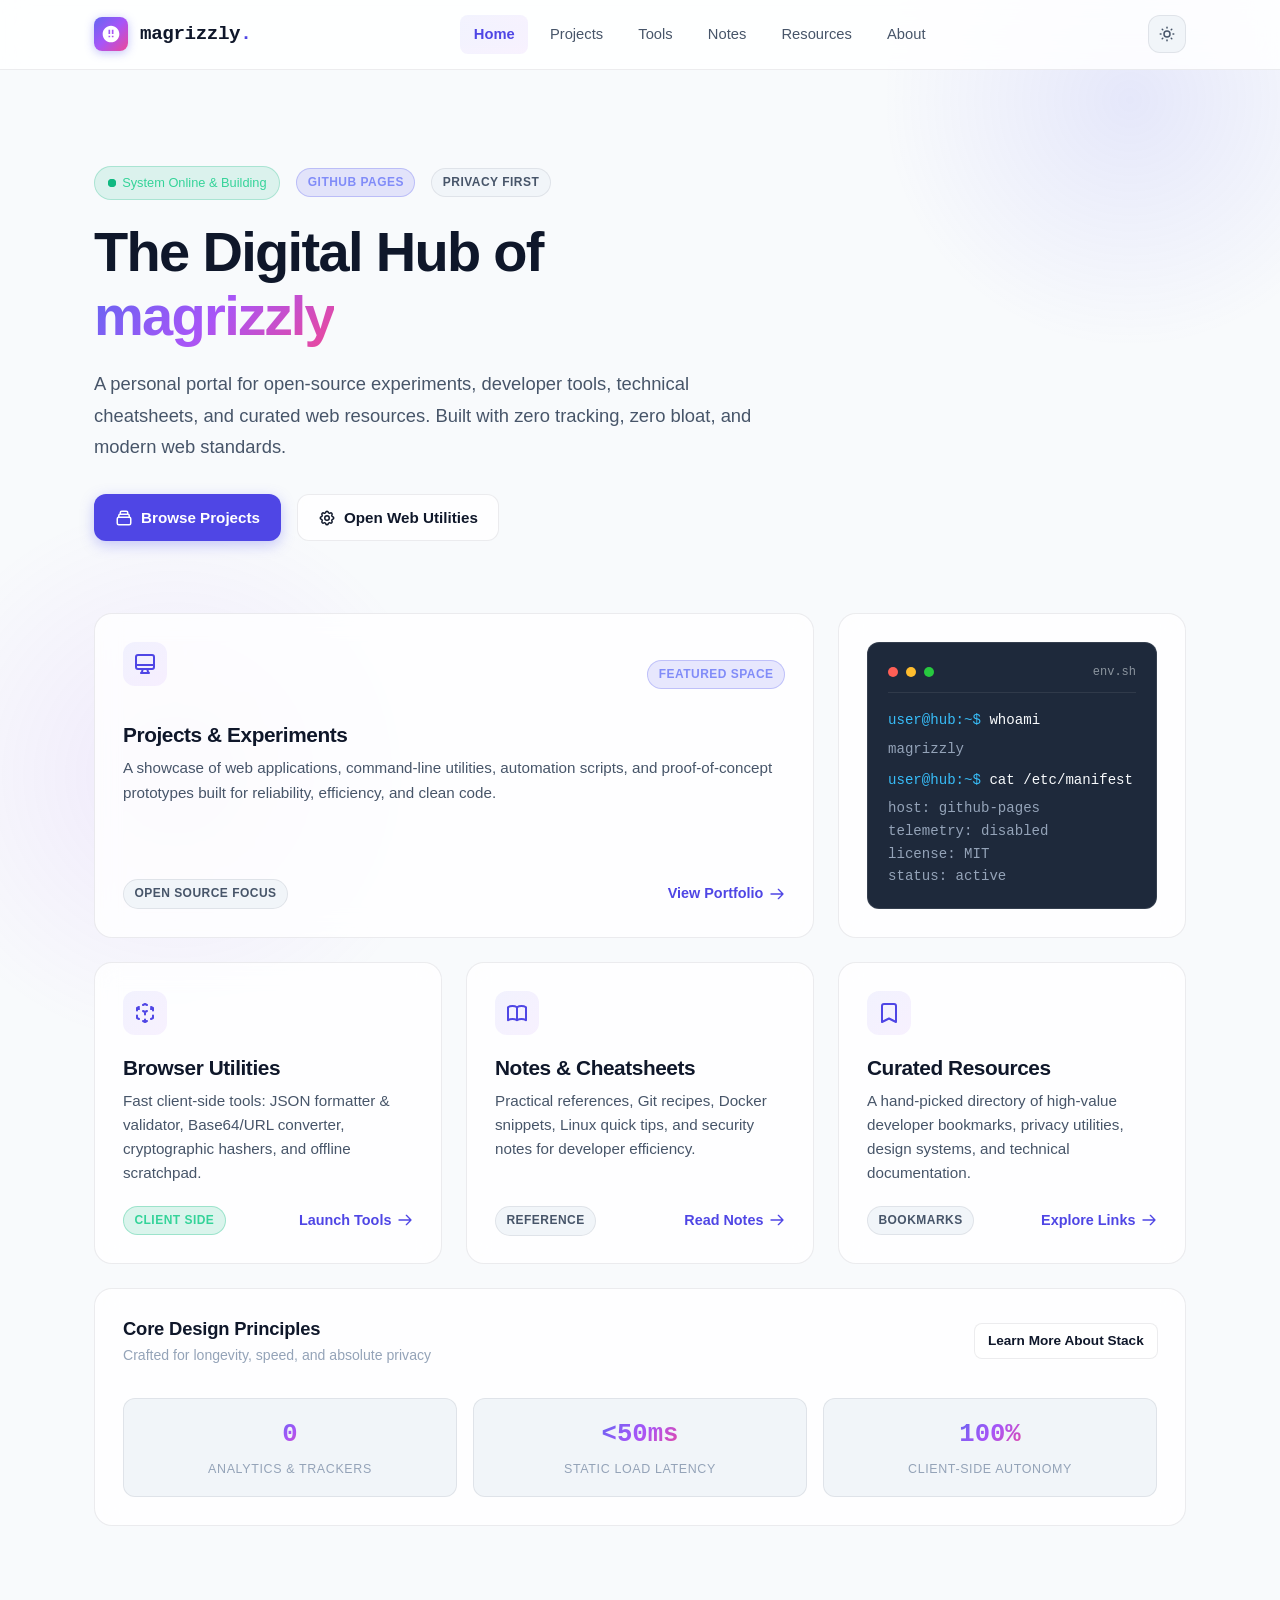
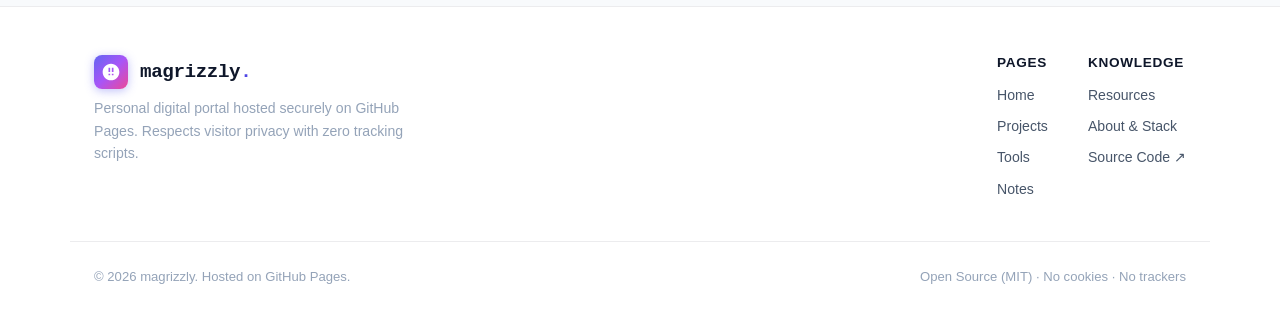
==== index.html @ 91974c97 "Deploy custom personal website" ====
<!DOCTYPE html>
<html lang="en">
<head>
  <meta charset="UTF-8">
  <meta name="viewport" content="width=device-width, initial-scale=1.0">
  <meta name="description" content="magrizzly — Personal digital portal, open-source projects, client-side web tools, and technical notes.">
  <title>magrizzly — Personal Hub & Digital Workshop</title>
  <link rel="icon" type="image/svg+xml" href="assets/favicon.svg">
  <link rel="stylesheet" href="css/style.css">
  <link rel="stylesheet" href="css/components.css">
</head>
<body>
  <!-- Header Navigation -->
  <header class="site-header">
    <div class="container nav-container">
      <a href="index.html" class="brand" aria-label="magrizzly homepage">
        <div class="brand-icon">
          <svg viewBox="0 0 24 24">
            <path d="M12 2C6.48 2 2 6.48 2 12s4.48 10 10 10 10-4.48 10-10S17.52 2 12 2zm-1 14H9v-2h2v2zm0-4H9V7h2v5zm4 4h-2v-2h2v2zm0-4h-2V7h2v5z" />
          </svg>
        </div>
        <span class="brand-name">magrizzly<span class="brand-dot">.</span></span>
      </a>

      <nav aria-label="Main Navigation">
        <ul class="nav-links" id="navLinks">
          <li class="nav-item"><a href="index.html">Home</a></li>
          <li class="nav-item"><a href="projects.html">Projects</a></li>
          <li class="nav-item"><a href="tools.html">Tools</a></li>
          <li class="nav-item"><a href="notes.html">Notes</a></li>
          <li class="nav-item"><a href="resources.html">Resources</a></li>
          <li class="nav-item"><a href="about.html">About</a></li>
        </ul>
      </nav>

      <div class="header-actions">
        <button class="theme-toggle-btn" id="themeToggleBtn" aria-label="Toggle dark/light theme">
          <!-- Sun Icon for Light Mode -->
          <svg class="icon-sun" fill="none" viewBox="0 0 24 24" stroke="currentColor">
            <path stroke-linecap="round" stroke-linejoin="round" stroke-width="2" d="M12 3v1m0 16v1m9-9h-1M4 12H3m15.364 6.364l-.707-.707M6.343 6.343l-.707-.707m12.728 0l-.707.707M6.343 17.657l-.707.707M16 12a4 4 0 11-8 0 4 4 0 018 0z" />
          </svg>
          <!-- Moon Icon for Dark Mode -->
          <svg class="icon-moon" fill="none" viewBox="0 0 24 24" stroke="currentColor">
            <path stroke-linecap="round" stroke-linejoin="round" stroke-width="2" d="M20.354 15.354A9 9 0 018.646 3.646 9.003 9.003 0 0012 21a9.003 9.003 0 008.354-5.646z" />
          </svg>
        </button>

        <button class="mobile-menu-btn" id="mobileMenuBtn" aria-label="Toggle navigation menu" aria-expanded="false">
          <svg width="22" height="22" fill="none" viewBox="0 0 24 24" stroke="currentColor">
            <path stroke-linecap="round" stroke-linejoin="round" stroke-width="2" d="M4 6h16M4 12h16M4 18h16" />
          </svg>
        </button>
      </div>
    </div>
  </header>

  <!-- Main Content -->
  <main class="main-content">
    <div class="container">
      <!-- Hero Section -->
      <section class="hero">
        <div class="hero-header-line">
          <span class="badge-status">
            <span class="status-dot"></span>
            System Online & Building
          </span>
          <span class="badge badge-primary">GitHub Pages</span>
          <span class="badge">Privacy First</span>
        </div>

        <h1 class="hero-title">
          The Digital Hub of <br />
          <span class="text-gradient">magrizzly</span>
        </h1>

        <p class="hero-subtitle">
          A personal portal for open-source experiments, developer tools, technical cheatsheets, and curated web resources. Built with zero tracking, zero bloat, and modern web standards.
        </p>

        <div class="hero-actions">
          <a href="projects.html" class="btn btn-primary">
            <svg width="18" height="18" fill="none" viewBox="0 0 24 24" stroke="currentColor">
              <path stroke-linecap="round" stroke-linejoin="round" stroke-width="2" d="M19 11H5m14 0a2 2 0 012 2v6a2 2 0 01-2 2H5a2 2 0 01-2-2v-6a2 2 0 012-2m14 0V9a2 2 0 00-2-2M5 11V9a2 2 0 012-2m0 0V5a2 2 0 012-2h6a2 2 0 012 2v2M7 7h10" />
            </svg>
            Browse Projects
          </a>
          <a href="tools.html" class="btn btn-secondary">
            <svg width="18" height="18" fill="none" viewBox="0 0 24 24" stroke="currentColor">
              <path stroke-linecap="round" stroke-linejoin="round" stroke-width="2" d="M10.325 4.317c.426-1.756 2.924-1.756 3.35 0a1.724 1.724 0 002.573 1.066c1.543-.94 3.31.826 2.37 2.37a1.724 1.724 0 001.065 2.572c1.756.426 1.756 2.924 0 3.35a1.724 1.724 0 00-1.066 2.573c.94 1.543-.826 3.31-2.37 2.37a1.724 1.724 0 00-2.572 1.065c-.426 1.756-2.924 1.756-3.35 0a1.724 1.724 0 00-2.573-1.066c-1.543.94-3.31-.826-2.37-2.37a1.724 1.724 0 00-1.065-2.572c-1.756-.426-1.756-2.924 0-3.35a1.724 1.724 0 001.066-2.573c-.94-1.543.826-3.31 2.37-2.37.996.608 2.296.07 2.572-1.065z" />
              <path stroke-linecap="round" stroke-linejoin="round" stroke-width="2" d="M15 12a3 3 0 11-6 0 3 3 0 016 0z" />
            </svg>
            Open Web Utilities
          </a>
        </div>
      </section>

      <!-- Bento Grid Navigation & Highlights -->
      <section class="bento-grid">
        <!-- Card 1: Featured Project / Dashboard Highlight (8 Col) -->
        <article class="bento-card bento-col-8">
          <div class="card-header">
            <div class="card-icon-wrap">
              <svg fill="none" viewBox="0 0 24 24" stroke="currentColor">
                <path stroke-linecap="round" stroke-linejoin="round" stroke-width="2" d="M9.75 17L9 20l-1 1h8l-1-1-.75-3M3 13h18M5 17h14a2 2 0 002-2V5a2 2 0 00-2-2H5a2 2 0 00-2 2v10a2 2 0 002 2z" />
              </svg>
            </div>
            <span class="badge badge-primary">Featured Space</span>
          </div>
          <h2 class="card-title">Projects & Experiments</h2>
          <p class="card-desc">
            A showcase of web applications, command-line utilities, automation scripts, and proof-of-concept prototypes built for reliability, efficiency, and clean code.
          </p>
          <div class="card-footer">
            <span class="badge">Open Source Focus</span>
            <a href="projects.html" class="link-arrow">
              View Portfolio
              <svg fill="none" viewBox="0 0 24 24" stroke="currentColor">
                <path stroke-linecap="round" stroke-linejoin="round" stroke-width="2" d="M14 5l7 7m0 0l-7 7m7-7H3" />
              </svg>
            </a>
          </div>
        </article>

        <!-- Card 2: Interactive Terminal Overview (4 Col) -->
        <div class="bento-card bento-col-4">
          <div class="terminal-card">
            <div class="terminal-header">
              <div class="terminal-dot red"></div>
              <div class="terminal-dot yellow"></div>
              <div class="terminal-dot green"></div>
              <span class="terminal-title">env.sh</span>
            </div>
            <div><span class="terminal-prompt">user@hub:~$</span> <span class="terminal-command">whoami</span></div>
            <div class="terminal-output">magrizzly</div>
            <div style="margin-top: 0.5rem;"><span class="terminal-prompt">user@hub:~$</span> <span class="terminal-command">cat /etc/manifest</span></div>
            <div class="terminal-output">
              host: github-pages<br>
              telemetry: disabled<br>
              license: MIT<br>
              status: active
            </div>
          </div>
        </div>

        <!-- Card 3: Interactive Browser Tools (4 Col) -->
        <article class="bento-card bento-col-4">
          <div class="card-icon-wrap">
            <svg fill="none" viewBox="0 0 24 24" stroke="currentColor">
              <path stroke-linecap="round" stroke-linejoin="round" stroke-width="2" d="M14 10l-2 1m0 0l-2-1m2 1v2.5M20 7l-2 1m2-1l-2-1m2 1v2.5M14 4l-2-1-2 1M4 7l2-1M4 7l2 1M4 7v2.5M12 21l-2-1m2 1l2-1m-2 1v-2.5M6 18l-2-1v-2.5M18 18l2-1v-2.5" />
            </svg>
          </div>
          <h2 class="card-title">Browser Utilities</h2>
          <p class="card-desc">
            Fast client-side tools: JSON formatter & validator, Base64/URL converter, cryptographic hashers, and offline scratchpad.
          </p>
          <div class="card-footer">
            <span class="badge badge-success">Client Side</span>
            <a href="tools.html" class="link-arrow">
              Launch Tools
              <svg fill="none" viewBox="0 0 24 24" stroke="currentColor">
                <path stroke-linecap="round" stroke-linejoin="round" stroke-width="2" d="M14 5l7 7m0 0l-7 7m7-7H3" />
              </svg>
            </a>
          </div>
        </article>

        <!-- Card 4: Technical Notes & Knowledge Base (4 Col) -->
        <article class="bento-card bento-col-4">
          <div class="card-icon-wrap">
            <svg fill="none" viewBox="0 0 24 24" stroke="currentColor">
              <path stroke-linecap="round" stroke-linejoin="round" stroke-width="2" d="M12 6.253v13m0-13C10.832 5.477 9.246 5 7.5 5S4.168 5.477 3 6.253v13C4.168 18.477 5.754 18 7.5 18s3.332.477 4.5 1.253m0-13C13.168 5.477 14.754 5 16.5 5c1.747 0 3.332.477 4.5 1.253v13C19.832 18.477 18.247 18 16.5 18c-1.746 0-3.332.477-4.5 1.253" />
            </svg>
          </div>
          <h2 class="card-title">Notes & Cheatsheets</h2>
          <p class="card-desc">
            Practical references, Git recipes, Docker snippets, Linux quick tips, and security notes for developer efficiency.
          </p>
          <div class="card-footer">
            <span class="badge">Reference</span>
            <a href="notes.html" class="link-arrow">
              Read Notes
              <svg fill="none" viewBox="0 0 24 24" stroke="currentColor">
                <path stroke-linecap="round" stroke-linejoin="round" stroke-width="2" d="M14 5l7 7m0 0l-7 7m7-7H3" />
              </svg>
            </a>
          </div>
        </article>

        <!-- Card 5: Curated Web Resources (4 Col) -->
        <article class="bento-card bento-col-4">
          <div class="card-icon-wrap">
            <svg fill="none" viewBox="0 0 24 24" stroke="currentColor">
              <path stroke-linecap="round" stroke-linejoin="round" stroke-width="2" d="M5 5a2 2 0 012-2h10a2 2 0 012 2v16l-7-3.5L5 21V5z" />
            </svg>
          </div>
          <h2 class="card-title">Curated Resources</h2>
          <p class="card-desc">
            A hand-picked directory of high-value developer bookmarks, privacy utilities, design systems, and technical documentation.
          </p>
          <div class="card-footer">
            <span class="badge">Bookmarks</span>
            <a href="resources.html" class="link-arrow">
              Explore Links
              <svg fill="none" viewBox="0 0 24 24" stroke="currentColor">
                <path stroke-linecap="round" stroke-linejoin="round" stroke-width="2" d="M14 5l7 7m0 0l-7 7m7-7H3" />
              </svg>
            </a>
          </div>
        </article>

        <!-- Card 6: Specs & Fast Numbers (12 Col) -->
        <div class="bento-card bento-col-12">
          <div class="card-header">
            <div>
              <h3 style="font-size: 1.15rem; margin-bottom: 0.25rem;">Core Design Principles</h3>
              <p style="font-size: 0.88rem; color: var(--text-muted);">Crafted for longevity, speed, and absolute privacy</p>
            </div>
            <a href="about.html" class="btn btn-sm btn-secondary">Learn More About Stack</a>
          </div>
          <div class="stats-grid">
            <div class="stat-item">
              <div class="stat-num text-gradient">0</div>
              <div class="stat-label">Analytics & Trackers</div>
            </div>
            <div class="stat-item">
              <div class="stat-num text-gradient">&lt;50ms</div>
              <div class="stat-label">Static Load Latency</div>
            </div>
            <div class="stat-item">
              <div class="stat-num text-gradient">100%</div>
              <div class="stat-label">Client-Side Autonomy</div>
            </div>
          </div>
        </div>
      </section>
    </div>
  </main>

  <!-- Site Footer -->
  <footer class="site-footer">
    <div class="container footer-content">
      <div class="footer-brand">
        <a href="index.html" class="brand">
          <div class="brand-icon">
            <svg viewBox="0 0 24 24">
              <path d="M12 2C6.48 2 2 6.48 2 12s4.48 10 10 10 10-4.48 10-10S17.52 2 12 2zm-1 14H9v-2h2v2zm0-4H9V7h2v5zm4 4h-2v-2h2v2zm0-4h-2V7h2v5z" />
            </svg>
          </div>
          <span class="brand-name">magrizzly<span class="brand-dot">.</span></span>
        </a>
        <p>Personal digital portal hosted securely on GitHub Pages. Respects visitor privacy with zero tracking scripts.</p>
      </div>

      <div class="footer-nav">
        <div class="footer-group">
          <h4>Pages</h4>
          <ul>
            <li><a href="index.html">Home</a></li>
            <li><a href="projects.html">Projects</a></li>
            <li><a href="tools.html">Tools</a></li>
            <li><a href="notes.html">Notes</a></li>
          </ul>
        </div>
        <div class="footer-group">
          <h4>Knowledge</h4>
          <ul>
            <li><a href="resources.html">Resources</a></li>
            <li><a href="about.html">About & Stack</a></li>
            <li><a href="https://github.com/magrizzly/magrizzly.github.io" target="_blank" rel="noopener noreferrer">Source Code ↗</a></li>
          </ul>
        </div>
      </div>
    </div>

    <div class="container footer-bottom">
      <div>&copy; <span id="currentYear">2026</span> magrizzly. Hosted on GitHub Pages.</div>
      <div>Open Source (MIT) · No cookies · No trackers</div>
    </div>
  </footer>

  <script src="js/main.js"></script>
</body>
</html>
---- css/style.css ----
/* ==========================================================================
   magrizzly.github.io — Design System & Global Styles
   ========================================================================== */

:root {
  /* Color Palette - Dark (Default) */
  --bg-base: #0a0f1d;
  --bg-surface: #111827;
  --bg-surface-elevated: #1e293b;
  --bg-surface-glass: rgba(17, 24, 39, 0.75);
  --bg-surface-card: rgba(30, 41, 59, 0.55);
  --border-subtle: rgba(255, 255, 255, 0.08);
  --border-strong: rgba(255, 255, 255, 0.16);
  --border-glow: rgba(99, 102, 241, 0.4);

  /* Typography Colors */
  --text-primary: #f8fafc;
  --text-secondary: #94a3b8;
  --text-muted: #64748b;
  --text-inverse: #0f172a;

  /* Brand & Accent Colors */
  --accent-primary: #6366f1;       /* Indigo */
  --accent-secondary: #a855f7;     /* Purple */
  --accent-gradient: linear-gradient(135deg, #6366f1 0%, #a855f7 50%, #ec4899 100%);
  --accent-gradient-subtle: linear-gradient(135deg, rgba(99, 102, 241, 0.15), rgba(168, 85, 247, 0.15));
  --accent-hover: #4f46e5;
  --accent-glow: 0 0 25px rgba(99, 102, 241, 0.35);

  /* Status Colors */
  --status-success: #10b981;
  --status-warning: #f59e0b;
  --status-error: #ef4444;
  --status-info: #06b6d4;

  /* Typography */
  --font-sans: -apple-system, BlinkMacSystemFont, "Segoe UI", Roboto, "Helvetica Neue", Arial, sans-serif;
  --font-mono: ui-monospace, SFMono-Regular, Menlo, Monaco, Consolas, "Liberation Mono", "Courier New", monospace;

  /* Sizing & Spacing */
  --radius-sm: 8px;
  --radius-md: 12px;
  --radius-lg: 18px;
  --radius-xl: 24px;
  --radius-full: 9999px;

  --container-max: 1140px;
  --header-height: 70px;
  --transition-fast: 0.18s ease;
  --transition-normal: 0.28s ease;
  --shadow-sm: 0 2px 8px rgba(0, 0, 0, 0.25);
  --shadow-md: 0 8px 24px rgba(0, 0, 0, 0.35);
  --shadow-glow: 0 0 30px rgba(99, 102, 241, 0.2);
}

/* Light Theme Variables */
[data-theme="light"] {
  --bg-base: #f8fafc;
  --bg-surface: #ffffff;
  --bg-surface-elevated: #f1f5f9;
  --bg-surface-glass: rgba(255, 255, 255, 0.85);
  --bg-surface-card: rgba(255, 255, 255, 0.8);
  --border-subtle: rgba(15, 23, 42, 0.08);
  --border-strong: rgba(15, 23, 42, 0.15);
  --border-glow: rgba(99, 102, 241, 0.3);

  --text-primary: #0f172a;
  --text-secondary: #475569;
  --text-muted: #94a3b8;
  --text-inverse: #f8fafc;

  --accent-primary: #4f46e5;
  --accent-secondary: #9333ea;
  --accent-hover: #4338ca;
  --accent-glow: 0 0 25px rgba(79, 70, 229, 0.2);
  --accent-gradient-subtle: linear-gradient(135deg, rgba(99, 102, 241, 0.08), rgba(168, 85, 247, 0.08));

  --shadow-sm: 0 2px 8px rgba(15, 23, 42, 0.06);
  --shadow-md: 0 8px 24px rgba(15, 23, 42, 0.08);
  --shadow-glow: 0 0 25px rgba(79, 70, 229, 0.12);
}

/* Base Reset & Standards */
*, *::before, *::after {
  box-sizing: border-box;
  margin: 0;
  padding: 0;
}

html {
  font-family: var(--font-sans);
  font-size: 16px;
  line-height: 1.6;
  scroll-behavior: smooth;
  color-scheme: dark light;
}

body {
  background-color: var(--bg-base);
  color: var(--text-primary);
  min-height: 100vh;
  display: flex;
  flex-direction: column;
  overflow-x: hidden;
  position: relative;
  transition: background-color var(--transition-normal), color var(--transition-normal);
}

/* Subtle background glowing ambient mesh */
body::before {
  content: "";
  position: fixed;
  top: -150px;
  right: -100px;
  width: 500px;
  height: 500px;
  border-radius: 50%;
  background: radial-gradient(circle, rgba(99, 102, 241, 0.12) 0%, rgba(99, 102, 241, 0) 70%);
  pointer-events: none;
  z-index: 0;
}

body::after {
  content: "";
  position: fixed;
  bottom: -150px;
  left: -100px;
  width: 550px;
  height: 550px;
  border-radius: 50%;
  background: radial-gradient(circle, rgba(168, 85, 247, 0.1) 0%, rgba(168, 85, 247, 0) 70%);
  pointer-events: none;
  z-index: 0;
}

/* Typography Defaults */
h1, h2, h3, h4, h5, h6 {
  color: var(--text-primary);
  font-weight: 700;
  line-height: 1.25;
}

h1 {
  font-size: clamp(2rem, 4vw, 3rem);
  letter-spacing: -0.03em;
}

h2 {
  font-size: clamp(1.5rem, 3vw, 2.1rem);
  letter-spacing: -0.02em;
}

h3 {
  font-size: 1.35rem;
  letter-spacing: -0.01em;
}

p {
  color: var(--text-secondary);
  margin-bottom: 1rem;
}

p:last-child {
  margin-bottom: 0;
}

a {
  color: var(--accent-primary);
  text-decoration: none;
  transition: color var(--transition-fast);
}

a:hover {
  text-decoration: underline;
}

code, pre, kbd {
  font-family: var(--font-mono);
  font-size: 0.9em;
}

code {
  background: var(--bg-surface-elevated);
  color: var(--accent-primary);
  padding: 0.15em 0.4em;
  border-radius: 4px;
  border: 1px solid var(--border-subtle);
}

/* Container */
.container {
  width: 100%;
  max-width: var(--container-max);
  margin: 0 auto;
  padding: 0 1.5rem;
  position: relative;
  z-index: 1;
}

.main-content {
  flex: 1;
  padding: 2.5rem 0 5rem;
}

/* Text Highlights & Gradients */
.text-gradient {
  background: var(--accent-gradient);
  -webkit-background-clip: text;
  -webkit-text-fill-color: transparent;
  display: inline-block;
}

.text-mono {
  font-family: var(--font-mono);
}

/* Buttons */
.btn {
  display: inline-flex;
  align-items: center;
  justify-content: center;
  gap: 0.5rem;
  padding: 0.65rem 1.25rem;
  font-size: 0.95rem;
  font-weight: 600;
  border-radius: var(--radius-md);
  border: 1px solid transparent;
  cursor: pointer;
  transition: all var(--transition-fast);
  text-decoration: none !important;
  white-space: nowrap;
}

.btn-primary {
  background: var(--accent-primary);
  color: #ffffff;
  box-shadow: 0 4px 14px rgba(99, 102, 241, 0.35);
}

.btn-primary:hover {
  background: var(--accent-hover);
  transform: translateY(-2px);
  box-shadow: 0 6px 20px rgba(99, 102, 241, 0.45);
}

.btn-secondary {
  background: var(--bg-surface-card);
  color: var(--text-primary);
  border-color: var(--border-subtle);
  backdrop-filter: blur(8px);
}

.btn-secondary:hover {
  background: var(--bg-surface-elevated);
  border-color: var(--border-strong);
  transform: translateY(-2px);
  color: var(--text-primary);
}

.btn-ghost {
  background: transparent;
  color: var(--text-secondary);
}

.btn-ghost:hover {
  background: var(--bg-surface-elevated);
  color: var(--text-primary);
}

.btn-sm {
  padding: 0.4rem 0.8rem;
  font-size: 0.85rem;
  border-radius: var(--radius-sm);
}

/* Badges & Tags */
.badge {
  display: inline-flex;
  align-items: center;
  gap: 0.35rem;
  padding: 0.25rem 0.65rem;
  border-radius: var(--radius-full);
  font-size: 0.75rem;
  font-weight: 600;
  text-transform: uppercase;
  letter-spacing: 0.04em;
  background: var(--bg-surface-elevated);
  color: var(--text-secondary);
  border: 1px solid var(--border-subtle);
}

.badge-primary {
  background: rgba(99, 102, 241, 0.15);
  color: #818cf8;
  border-color: rgba(99, 102, 241, 0.3);
}

.badge-success {
  background: rgba(16, 185, 129, 0.15);
  color: #34d399;
  border-color: rgba(16, 185, 129, 0.3);
}

.badge-status {
  display: inline-flex;
  align-items: center;
  gap: 0.4rem;
  background: rgba(16, 185, 129, 0.12);
  color: #34d399;
  border: 1px solid rgba(16, 185, 129, 0.25);
  border-radius: var(--radius-full);
  padding: 0.35rem 0.8rem;
  font-size: 0.8rem;
  font-weight: 500;
}

.status-dot {
  width: 8px;
  height: 8px;
  border-radius: 50%;
  background: var(--status-success);
  display: inline-block;
  position: relative;
}

.status-dot::after {
  content: "";
  position: absolute;
  top: 0;
  left: 0;
  width: 100%;
  height: 100%;
  border-radius: 50%;
  background: var(--status-success);
  animation: pulse-dot 2s infinite ease-out;
}

@keyframes pulse-dot {
  0% {
    transform: scale(1);
    opacity: 0.8;
  }
  100% {
    transform: scale(2.8);
    opacity: 0;
  }
}

/* Visually Hidden */
.sr-only {
  position: absolute;
  width: 1px;
  height: 1px;
  padding: 0;
  margin: -1px;
  overflow: hidden;
  clip: rect(0, 0, 0, 0);
  white-space: nowrap;
  border-width: 0;
}
---- css/components.css ----
/* ==========================================================================
   magrizzly.github.io — Components & Layout
   ========================================================================== */

/* --------------------------------------------------------------------------
   Navigation Bar
   -------------------------------------------------------------------------- */
.site-header {
  position: sticky;
  top: 0;
  z-index: 100;
  backdrop-filter: blur(14px);
  -webkit-backdrop-filter: blur(14px);
  background-color: var(--bg-surface-glass);
  border-bottom: 1px solid var(--border-subtle);
  height: var(--header-height);
  display: flex;
  align-items: center;
  transition: border-color var(--transition-normal), background-color var(--transition-normal);
}

.nav-container {
  display: flex;
  align-items: center;
  justify-content: space-between;
  width: 100%;
}

.brand {
  display: flex;
  align-items: center;
  gap: 0.75rem;
  font-weight: 700;
  font-size: 1.2rem;
  color: var(--text-primary);
  text-decoration: none !important;
}

.brand-icon {
  width: 34px;
  height: 34px;
  border-radius: var(--radius-sm);
  display: flex;
  align-items: center;
  justify-content: center;
  background: var(--accent-gradient);
  color: white;
  box-shadow: 0 2px 10px rgba(99, 102, 241, 0.4);
  flex-shrink: 0;
}

.brand-icon svg {
  width: 20px;
  height: 20px;
  fill: currentColor;
}

.brand-name {
  letter-spacing: -0.02em;
  font-family: var(--font-mono);
}

.brand-dot {
  color: var(--accent-primary);
}

/* Nav links */
.nav-links {
  display: flex;
  align-items: center;
  gap: 0.5rem;
  list-style: none;
}

.nav-item a {
  display: inline-block;
  padding: 0.5rem 0.85rem;
  font-size: 0.92rem;
  font-weight: 500;
  color: var(--text-secondary);
  border-radius: var(--radius-sm);
  transition: all var(--transition-fast);
  text-decoration: none !important;
}

.nav-item a:hover {
  color: var(--text-primary);
  background-color: var(--bg-surface-elevated);
}

.nav-item a.active {
  color: var(--accent-primary);
  background: var(--accent-gradient-subtle);
  font-weight: 600;
}

/* Header actions (Theme toggle & mobile button) */
.header-actions {
  display: flex;
  align-items: center;
  gap: 0.75rem;
}

.theme-toggle-btn {
  background: var(--bg-surface-elevated);
  border: 1px solid var(--border-subtle);
  color: var(--text-secondary);
  width: 38px;
  height: 38px;
  border-radius: var(--radius-md);
  display: flex;
  align-items: center;
  justify-content: center;
  cursor: pointer;
  transition: all var(--transition-fast);
}

.theme-toggle-btn:hover {
  color: var(--text-primary);
  border-color: var(--border-strong);
  transform: scale(1.05);
}

.theme-toggle-btn svg {
  width: 18px;
  height: 18px;
}

.icon-sun {
  display: none;
}
.icon-moon {
  display: block;
}

[data-theme="light"] .icon-sun {
  display: block;
}
[data-theme="light"] .icon-moon {
  display: none;
}

.mobile-menu-btn {
  display: none;
  background: var(--bg-surface-elevated);
  border: 1px solid var(--border-subtle);
  color: var(--text-primary);
  width: 38px;
  height: 38px;
  border-radius: var(--radius-md);
  align-items: center;
  justify-content: center;
  cursor: pointer;
}

/* --------------------------------------------------------------------------
   Hero Section
   -------------------------------------------------------------------------- */
.hero {
  padding: 3.5rem 0 2.5rem;
  text-align: left;
}

.hero-header-line {
  display: flex;
  align-items: center;
  gap: 1rem;
  margin-bottom: 1.25rem;
  flex-wrap: wrap;
}

.hero-title {
  margin-bottom: 1.25rem;
  font-size: clamp(2.4rem, 5vw, 3.5rem);
  font-weight: 800;
  line-height: 1.15;
}

.hero-subtitle {
  font-size: 1.15rem;
  max-width: 680px;
  color: var(--text-secondary);
  line-height: 1.7;
  margin-bottom: 2rem;
}

.hero-actions {
  display: flex;
  align-items: center;
  gap: 1rem;
  flex-wrap: wrap;
}

/* --------------------------------------------------------------------------
   Bento Grid Layout (Homepage)
   -------------------------------------------------------------------------- */
.bento-grid {
  display: grid;
  grid-template-columns: repeat(12, 1fr);
  gap: 1.5rem;
  margin-top: 2rem;
}

.bento-card {
  background: var(--bg-surface-card);
  border: 1px solid var(--border-subtle);
  border-radius: var(--radius-lg);
  padding: 1.75rem;
  backdrop-filter: blur(12px);
  -webkit-backdrop-filter: blur(12px);
  position: relative;
  overflow: hidden;
  transition: transform var(--transition-normal), border-color var(--transition-normal), box-shadow var(--transition-normal);
  display: flex;
  flex-direction: column;
}

.bento-card:hover {
  transform: translateY(-4px);
  border-color: var(--border-glow);
  box-shadow: var(--shadow-glow);
}

.bento-col-8 {
  grid-column: span 8;
}

.bento-col-4 {
  grid-column: span 4;
}

.bento-col-6 {
  grid-column: span 6;
}

.bento-col-12 {
  grid-column: span 12;
}

.card-header {
  display: flex;
  align-items: center;
  justify-content: space-between;
  margin-bottom: 1rem;
}

.card-icon-wrap {
  width: 44px;
  height: 44px;
  border-radius: var(--radius-md);
  background: var(--accent-gradient-subtle);
  display: flex;
  align-items: center;
  justify-content: center;
  color: var(--accent-primary);
  margin-bottom: 1.25rem;
}

.card-icon-wrap svg {
  width: 24px;
  height: 24px;
}

.card-title {
  font-size: 1.3rem;
  margin-bottom: 0.5rem;
  font-weight: 700;
}

.card-desc {
  font-size: 0.95rem;
  color: var(--text-secondary);
  line-height: 1.6;
  margin-bottom: 1.25rem;
  flex: 1;
}

.card-footer {
  margin-top: auto;
  display: flex;
  align-items: center;
  justify-content: space-between;
}

.link-arrow {
  display: inline-flex;
  align-items: center;
  gap: 0.35rem;
  font-size: 0.9rem;
  font-weight: 600;
  color: var(--accent-primary);
}

.link-arrow svg {
  width: 16px;
  height: 16px;
  transition: transform var(--transition-fast);
}

.bento-card:hover .link-arrow svg {
  transform: translateX(4px);
}

/* Terminal / Code Card */
.terminal-card {
  background: #0d1117;
  border: 1px solid rgba(255, 255, 255, 0.1);
  border-radius: var(--radius-md);
  padding: 1.25rem;
  font-family: var(--font-mono);
  font-size: 0.88rem;
  color: #c9d1d9;
  line-height: 1.6;
}

[data-theme="light"] .terminal-card {
  background: #1e293b;
  color: #f1f5f9;
}

.terminal-header {
  display: flex;
  align-items: center;
  gap: 0.5rem;
  margin-bottom: 1rem;
  padding-bottom: 0.6rem;
  border-bottom: 1px solid rgba(255, 255, 255, 0.08);
}

.terminal-dot {
  width: 10px;
  height: 10px;
  border-radius: 50%;
}

.terminal-dot.red { background: #ff5f56; }
.terminal-dot.yellow { background: #ffbd2e; }
.terminal-dot.green { background: #27c93f; }

.terminal-title {
  margin-left: auto;
  font-size: 0.75rem;
  color: #8b949e;
}

.terminal-prompt {
  color: #38bdf8;
}

.terminal-command {
  color: #f8fafc;
}

.terminal-output {
  color: #94a3b8;
  margin-top: 0.4rem;
}

/* Quick stats row */
.stats-grid {
  display: grid;
  grid-template-columns: repeat(3, 1fr);
  gap: 1rem;
  margin-top: 1rem;
}

.stat-item {
  background: var(--bg-surface-elevated);
  padding: 1rem;
  border-radius: var(--radius-md);
  border: 1px solid var(--border-subtle);
  text-align: center;
}

.stat-num {
  font-size: 1.6rem;
  font-weight: 700;
  color: var(--text-primary);
  font-family: var(--font-mono);
}

.stat-label {
  font-size: 0.78rem;
  color: var(--text-muted);
  text-transform: uppercase;
  letter-spacing: 0.05em;
  margin-top: 0.25rem;
}

/* --------------------------------------------------------------------------
   Filter Bars & Search Inputs
   -------------------------------------------------------------------------- */
.filter-bar {
  display: flex;
  flex-direction: column;
  gap: 1.25rem;
  margin-bottom: 2.5rem;
}

@media (min-width: 768px) {
  .filter-bar {
    flex-direction: row;
    align-items: center;
    justify-content: space-between;
  }
}

.search-box {
  position: relative;
  flex: 1;
  max-width: 420px;
}

.search-input {
  width: 100%;
  padding: 0.75rem 1rem 0.75rem 2.6rem;
  font-size: 0.95rem;
  background: var(--bg-surface-card);
  border: 1px solid var(--border-subtle);
  border-radius: var(--radius-md);
  color: var(--text-primary);
  outline: none;
  transition: all var(--transition-fast);
}

.search-input:focus {
  border-color: var(--accent-primary);
  box-shadow: 0 0 0 3px rgba(99, 102, 241, 0.2);
}

.search-icon {
  position: absolute;
  left: 0.85rem;
  top: 50%;
  transform: translateY(-50%);
  color: var(--text-muted);
  pointer-events: none;
  width: 18px;
  height: 18px;
}

.tag-filter-group {
  display: flex;
  align-items: center;
  gap: 0.5rem;
  flex-wrap: wrap;
}

.filter-chip {
  background: var(--bg-surface-card);
  border: 1px solid var(--border-subtle);
  color: var(--text-secondary);
  padding: 0.45rem 0.9rem;
  font-size: 0.85rem;
  font-weight: 500;
  border-radius: var(--radius-full);
  cursor: pointer;
  transition: all var(--transition-fast);
}

.filter-chip:hover {
  border-color: var(--border-strong);
  color: var(--text-primary);
}

.filter-chip.active {
  background: var(--accent-primary);
  border-color: var(--accent-primary);
  color: #ffffff;
  font-weight: 600;
}

/* --------------------------------------------------------------------------
   Projects Grid & Cards
   -------------------------------------------------------------------------- */
.projects-grid {
  display: grid;
  grid-template-columns: repeat(auto-fill, minmax(320px, 1fr));
  gap: 1.5rem;
}

.project-card {
  background: var(--bg-surface-card);
  border: 1px solid var(--border-subtle);
  border-radius: var(--radius-lg);
  padding: 1.5rem;
  backdrop-filter: blur(10px);
  -webkit-backdrop-filter: blur(10px);
  display: flex;
  flex-direction: column;
  transition: transform var(--transition-normal), border-color var(--transition-normal), box-shadow var(--transition-normal);
}

.project-card:hover {
  transform: translateY(-3px);
  border-color: var(--border-glow);
  box-shadow: var(--shadow-glow);
}

.project-card-top {
  display: flex;
  align-items: flex-start;
  justify-content: space-between;
  margin-bottom: 1rem;
}

.project-card-title {
  font-size: 1.25rem;
  font-weight: 700;
  margin-bottom: 0.5rem;
  color: var(--text-primary);
}

.project-card-desc {
  color: var(--text-secondary);
  font-size: 0.92rem;
  line-height: 1.6;
  margin-bottom: 1.25rem;
  flex: 1;
}

.project-tags {
  display: flex;
  gap: 0.4rem;
  flex-wrap: wrap;
  margin-bottom: 1.25rem;
}

.project-tag {
  background: var(--bg-surface-elevated);
  font-size: 0.75rem;
  color: var(--text-secondary);
  padding: 0.2rem 0.6rem;
  border-radius: var(--radius-sm);
  font-family: var(--font-mono);
}

.project-actions {
  display: flex;
  align-items: center;
  gap: 0.75rem;
  margin-top: auto;
}

/* --------------------------------------------------------------------------
   Tools Page (Interactive Playground)
   -------------------------------------------------------------------------- */
.tool-tabs {
  display: flex;
  gap: 0.5rem;
  border-bottom: 1px solid var(--border-subtle);
  padding-bottom: 0.75rem;
  margin-bottom: 1.5rem;
  overflow-x: auto;
}

.tool-tab-btn {
  display: flex;
  align-items: center;
  gap: 0.5rem;
  padding: 0.6rem 1.1rem;
  border-radius: var(--radius-md);
  border: 1px solid transparent;
  background: transparent;
  color: var(--text-secondary);
  font-weight: 600;
  font-size: 0.9rem;
  cursor: pointer;
  white-space: nowrap;
  transition: all var(--transition-fast);
}

.tool-tab-btn:hover {
  background: var(--bg-surface-elevated);
  color: var(--text-primary);
}

.tool-tab-btn.active {
  background: var(--accent-gradient-subtle);
  color: var(--accent-primary);
  border-color: rgba(99, 102, 241, 0.3);
}

.tool-panel {
  display: none;
  animation: fadeIn 0.2s ease-in-out;
}

.tool-panel.active {
  display: block;
}

@keyframes fadeIn {
  from { opacity: 0; transform: translateY(4px); }
  to { opacity: 1; transform: translateY(0); }
}

.tool-workspace {
  display: grid;
  grid-template-columns: 1fr;
  gap: 1.25rem;
}

@media (min-width: 900px) {
  .tool-workspace {
    grid-template-columns: 1fr 1fr;
  }
}

.tool-box {
  background: var(--bg-surface-card);
  border: 1px solid var(--border-subtle);
  border-radius: var(--radius-lg);
  padding: 1.25rem;
  display: flex;
  flex-direction: column;
}

.tool-box-header {
  display: flex;
  align-items: center;
  justify-content: space-between;
  margin-bottom: 0.75rem;
}

.tool-textarea {
  width: 100%;
  height: 280px;
  background: var(--bg-base);
  color: var(--text-primary);
  border: 1px solid var(--border-subtle);
  border-radius: var(--radius-md);
  padding: 0.85rem;
  font-family: var(--font-mono);
  font-size: 0.88rem;
  resize: vertical;
  outline: none;
  transition: border-color var(--transition-fast);
}

.tool-textarea:focus {
  border-color: var(--accent-primary);
}

.tool-controls {
  display: flex;
  align-items: center;
  gap: 0.5rem;
  margin-top: 1rem;
  flex-wrap: wrap;
}

.copy-feedback {
  font-size: 0.85rem;
  color: var(--status-success);
  margin-left: 0.5rem;
  opacity: 0;
  transition: opacity 0.2s ease;
}

.copy-feedback.visible {
  opacity: 1;
}

/* --------------------------------------------------------------------------
   Notes & Guides
   -------------------------------------------------------------------------- */
.notes-list {
  display: flex;
  flex-direction: column;
  gap: 1.25rem;
}

.note-card {
  background: var(--bg-surface-card);
  border: 1px solid var(--border-subtle);
  border-radius: var(--radius-lg);
  padding: 1.5rem;
  transition: border-color var(--transition-normal), transform var(--transition-normal);
}

.note-card:hover {
  border-color: var(--border-glow);
  transform: translateY(-2px);
}

.note-card-meta {
  display: flex;
  align-items: center;
  gap: 0.75rem;
  font-size: 0.82rem;
  color: var(--text-muted);
  margin-bottom: 0.6rem;
}

.note-card-title {
  font-size: 1.3rem;
  font-weight: 700;
  margin-bottom: 0.75rem;
}

.note-card-snippet {
  font-size: 0.95rem;
  color: var(--text-secondary);
  line-height: 1.6;
  margin-bottom: 1rem;
}

.note-code-snippet {
  background: var(--bg-base);
  border: 1px solid var(--border-subtle);
  border-radius: var(--radius-md);
  padding: 1rem;
  overflow-x: auto;
  font-family: var(--font-mono);
  font-size: 0.85rem;
  margin-top: 0.75rem;
}

/* --------------------------------------------------------------------------
   Resources Directory
   -------------------------------------------------------------------------- */
.resources-section {
  margin-bottom: 3rem;
}

.resource-category-title {
  font-size: 1.4rem;
  margin-bottom: 1.25rem;
  display: flex;
  align-items: center;
  gap: 0.6rem;
}

.resources-grid {
  display: grid;
  grid-template-columns: repeat(auto-fill, minmax(280px, 1fr));
  gap: 1.25rem;
}

.resource-card {
  background: var(--bg-surface-card);
  border: 1px solid var(--border-subtle);
  border-radius: var(--radius-md);
  padding: 1.25rem;
  display: flex;
  flex-direction: column;
  transition: all var(--transition-fast);
  text-decoration: none !important;
}

.resource-card:hover {
  border-color: var(--accent-primary);
  background: var(--bg-surface-elevated);
  transform: translateY(-2px);
}

.resource-name {
  font-weight: 600;
  font-size: 1.05rem;
  color: var(--text-primary);
  margin-bottom: 0.4rem;
  display: flex;
  align-items: center;
  justify-content: space-between;
}

.resource-desc {
  font-size: 0.88rem;
  color: var(--text-secondary);
  line-height: 1.5;
}

/* --------------------------------------------------------------------------
   About & Setup Page
   -------------------------------------------------------------------------- */
.profile-overview {
  display: grid;
  grid-template-columns: 1fr;
  gap: 2rem;
  margin-bottom: 3rem;
}

@media (min-width: 768px) {
  .profile-overview {
    grid-template-columns: 2fr 1fr;
  }
}

.about-card {
  background: var(--bg-surface-card);
  border: 1px solid var(--border-subtle);
  border-radius: var(--radius-lg);
  padding: 2rem;
}

.tech-stack-grid {
  display: flex;
  flex-wrap: wrap;
  gap: 0.6rem;
  margin-top: 1rem;
}

.tech-pill {
  display: inline-flex;
  align-items: center;
  gap: 0.5rem;
  background: var(--bg-surface-elevated);
  border: 1px solid var(--border-subtle);
  border-radius: var(--radius-md);
  padding: 0.45rem 0.85rem;
  font-size: 0.88rem;
  font-weight: 500;
  color: var(--text-primary);
}

.tech-pill svg {
  width: 16px;
  height: 16px;
  color: var(--accent-primary);
}

/* --------------------------------------------------------------------------
   Footer
   -------------------------------------------------------------------------- */
.site-footer {
  border-top: 1px solid var(--border-subtle);
  background: var(--bg-surface);
  padding: 3rem 0 2rem;
  margin-top: auto;
  font-size: 0.9rem;
}

.footer-content {
  display: flex;
  flex-direction: column;
  gap: 2rem;
}

@media (min-width: 768px) {
  .footer-content {
    flex-direction: row;
    justify-content: space-between;
    align-items: flex-start;
  }
}

.footer-brand p {
  color: var(--text-muted);
  max-width: 320px;
  font-size: 0.88rem;
  margin-top: 0.5rem;
}

.footer-nav {
  display: flex;
  gap: 2.5rem;
  flex-wrap: wrap;
}

.footer-group h4 {
  font-size: 0.85rem;
  text-transform: uppercase;
  letter-spacing: 0.05em;
  color: var(--text-primary);
  margin-bottom: 0.75rem;
}

.footer-group ul {
  list-style: none;
  display: flex;
  flex-direction: column;
  gap: 0.5rem;
}

.footer-group a {
  color: var(--text-secondary);
  font-size: 0.88rem;
  text-decoration: none;
}

.footer-group a:hover {
  color: var(--accent-primary);
}

.footer-bottom {
  margin-top: 2.5rem;
  padding-top: 1.5rem;
  border-top: 1px solid var(--border-subtle);
  display: flex;
  flex-direction: column;
  gap: 1rem;
  align-items: center;
  justify-content: space-between;
  color: var(--text-muted);
  font-size: 0.82rem;
}

@media (min-width: 600px) {
  .footer-bottom {
    flex-direction: row;
  }
}

/* --------------------------------------------------------------------------
   Mobile Responsiveness
   -------------------------------------------------------------------------- */
@media (max-width: 768px) {
  .mobile-menu-btn {
    display: flex;
  }

  .nav-links {
    display: none;
    position: absolute;
    top: var(--header-height);
    left: 0;
    right: 0;
    background: var(--bg-surface);
    border-bottom: 1px solid var(--border-subtle);
    padding: 1.25rem 1.5rem;
    flex-direction: column;
    align-items: stretch;
    gap: 0.5rem;
    box-shadow: var(--shadow-md);
  }

  .nav-links.open {
    display: flex;
  }

  .bento-col-8,
  .bento-col-4,
  .bento-col-6 {
    grid-column: span 12;
  }

  .stats-grid {
    grid-template-columns: 1fr;
  }
}
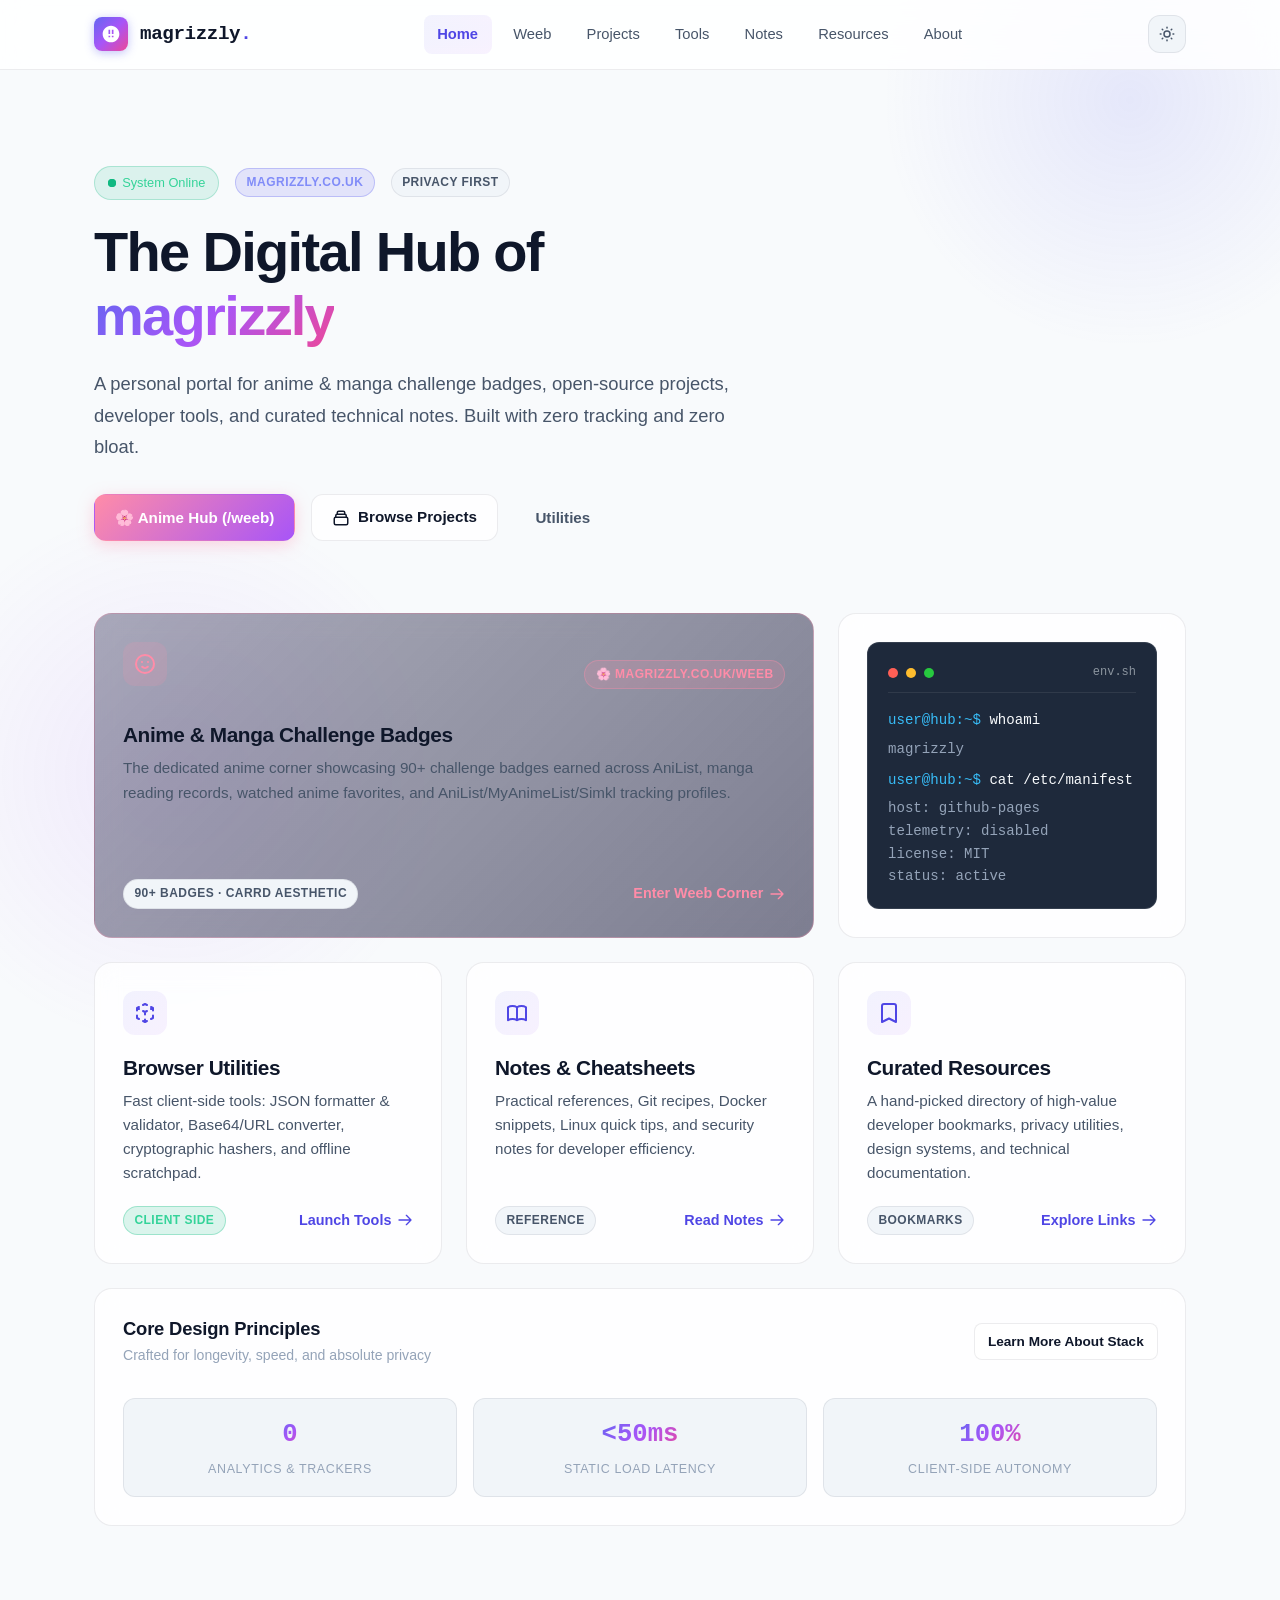
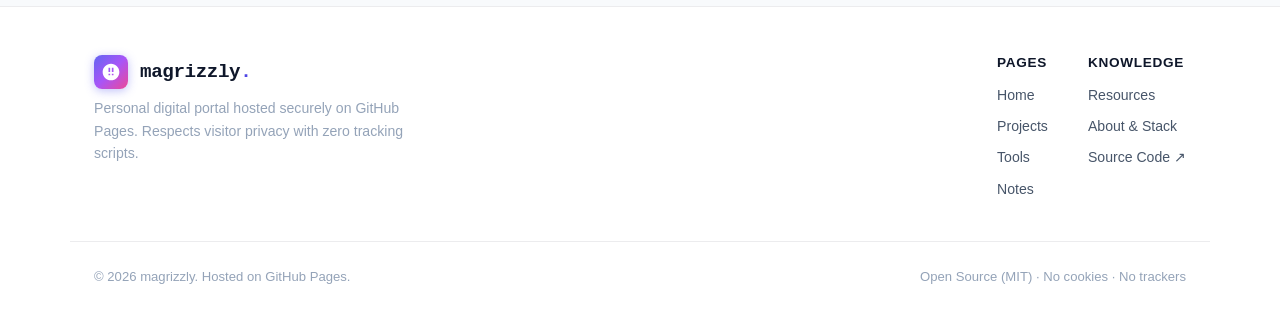
==== commit e00c4e54: "Weeb Created Add /weeb anime challenge badges and watched showcase" ====
--- a/index.html
+++ b/index.html
@@ -25,6 +25,7 @@
       <nav aria-label="Main Navigation">
         <ul class="nav-links" id="navLinks">
           <li class="nav-item"><a href="index.html">Home</a></li>
+          <li class="nav-item"><a href="weeb/">Weeb</a></li>
           <li class="nav-item"><a href="projects.html">Projects</a></li>
           <li class="nav-item"><a href="tools.html">Tools</a></li>
           <li class="nav-item"><a href="notes.html">Notes</a></li>
@@ -62,9 +63,9 @@
         <div class="hero-header-line">
           <span class="badge-status">
             <span class="status-dot"></span>
-            System Online & Building
+            System Online
           </span>
-          <span class="badge badge-primary">GitHub Pages</span>
+          <span class="badge badge-primary">magrizzly.co.uk</span>
           <span class="badge">Privacy First</span>
         </div>
 
@@ -74,46 +75,45 @@
         </h1>
 
         <p class="hero-subtitle">
-          A personal portal for open-source experiments, developer tools, technical cheatsheets, and curated web resources. Built with zero tracking, zero bloat, and modern web standards.
+          A personal portal for anime & manga challenge badges, open-source projects, developer tools, and curated technical notes. Built with zero tracking and zero bloat.
         </p>
 
         <div class="hero-actions">
-          <a href="projects.html" class="btn btn-primary">
+          <a href="weeb/" class="btn btn-primary" style="background: linear-gradient(135deg, #FF8CA8 0%, #a855f7 100%); border-color: transparent; box-shadow: 0 4px 16px rgba(255, 140, 168, 0.35);">
+            🌸 Anime Hub (/weeb)
+          </a>
+          <a href="projects.html" class="btn btn-secondary">
             <svg width="18" height="18" fill="none" viewBox="0 0 24 24" stroke="currentColor">
               <path stroke-linecap="round" stroke-linejoin="round" stroke-width="2" d="M19 11H5m14 0a2 2 0 012 2v6a2 2 0 01-2 2H5a2 2 0 01-2-2v-6a2 2 0 012-2m14 0V9a2 2 0 00-2-2M5 11V9a2 2 0 012-2m0 0V5a2 2 0 012-2h6a2 2 0 012 2v2M7 7h10" />
             </svg>
             Browse Projects
           </a>
-          <a href="tools.html" class="btn btn-secondary">
-            <svg width="18" height="18" fill="none" viewBox="0 0 24 24" stroke="currentColor">
-              <path stroke-linecap="round" stroke-linejoin="round" stroke-width="2" d="M10.325 4.317c.426-1.756 2.924-1.756 3.35 0a1.724 1.724 0 002.573 1.066c1.543-.94 3.31.826 2.37 2.37a1.724 1.724 0 001.065 2.572c1.756.426 1.756 2.924 0 3.35a1.724 1.724 0 00-1.066 2.573c.94 1.543-.826 3.31-2.37 2.37a1.724 1.724 0 00-2.572 1.065c-.426 1.756-2.924 1.756-3.35 0a1.724 1.724 0 00-2.573-1.066c-1.543.94-3.31-.826-2.37-2.37a1.724 1.724 0 00-1.065-2.572c-1.756-.426-1.756-2.924 0-3.35a1.724 1.724 0 001.066-2.573c-.94-1.543.826-3.31 2.37-2.37.996.608 2.296.07 2.572-1.065z" />
-              <path stroke-linecap="round" stroke-linejoin="round" stroke-width="2" d="M15 12a3 3 0 11-6 0 3 3 0 016 0z" />
-            </svg>
-            Open Web Utilities
+          <a href="tools.html" class="btn btn-ghost">
+            Utilities
           </a>
         </div>
       </section>
 
       <!-- Bento Grid Navigation & Highlights -->
       <section class="bento-grid">
-        <!-- Card 1: Featured Project / Dashboard Highlight (8 Col) -->
-        <article class="bento-card bento-col-8">
+        <!-- Card 1: Weeb Corner / Anime & Manga Badges (8 Col) -->
+        <article class="bento-card bento-col-8" style="border-color: rgba(255, 140, 168, 0.3); background: linear-gradient(135deg, rgba(54, 54, 87, 0.4), rgba(43, 43, 73, 0.6));">
           <div class="card-header">
-            <div class="card-icon-wrap">
-              <svg fill="none" viewBox="0 0 24 24" stroke="currentColor">
-                <path stroke-linecap="round" stroke-linejoin="round" stroke-width="2" d="M9.75 17L9 20l-1 1h8l-1-1-.75-3M3 13h18M5 17h14a2 2 0 002-2V5a2 2 0 00-2-2H5a2 2 0 00-2 2v10a2 2 0 002 2z" />
-              </svg>
-            </div>
-            <span class="badge badge-primary">Featured Space</span>
-          </div>
-          <h2 class="card-title">Projects & Experiments</h2>
-          <p class="card-desc">
-            A showcase of web applications, command-line utilities, automation scripts, and proof-of-concept prototypes built for reliability, efficiency, and clean code.
-          </p>
-          <div class="card-footer">
-            <span class="badge">Open Source Focus</span>
-            <a href="projects.html" class="link-arrow">
-              View Portfolio
+            <div class="card-icon-wrap" style="background: rgba(255, 140, 168, 0.15); color: #FF8CA8;">
+              <svg fill="none" viewBox="0 0 24 24" stroke="currentColor">
+                <path stroke-linecap="round" stroke-linejoin="round" stroke-width="2" d="M14.828 14.828a4 4 0 01-5.656 0M9 10h.01M15 10h.01M21 12a9 9 0 11-18 0 9 9 0 0118 0z" />
+              </svg>
+            </div>
+            <span class="badge" style="background: rgba(255, 140, 168, 0.18); color: #FF8CA8; border-color: rgba(255, 140, 168, 0.35);">🌸 magrizzly.co.uk/weeb</span>
+          </div>
+          <h2 class="card-title">Anime & Manga Challenge Badges</h2>
+          <p class="card-desc">
+            The dedicated anime corner showcasing 90+ challenge badges earned across AniList, manga reading records, watched anime favorites, and AniList/MyAnimeList/Simkl tracking profiles.
+          </p>
+          <div class="card-footer">
+            <span class="badge">90+ Badges · Carrd Aesthetic</span>
+            <a href="weeb/" class="link-arrow" style="color: #FF8CA8;">
+              Enter Weeb Corner
               <svg fill="none" viewBox="0 0 24 24" stroke="currentColor">
                 <path stroke-linecap="round" stroke-linejoin="round" stroke-width="2" d="M14 5l7 7m0 0l-7 7m7-7H3" />
               </svg>
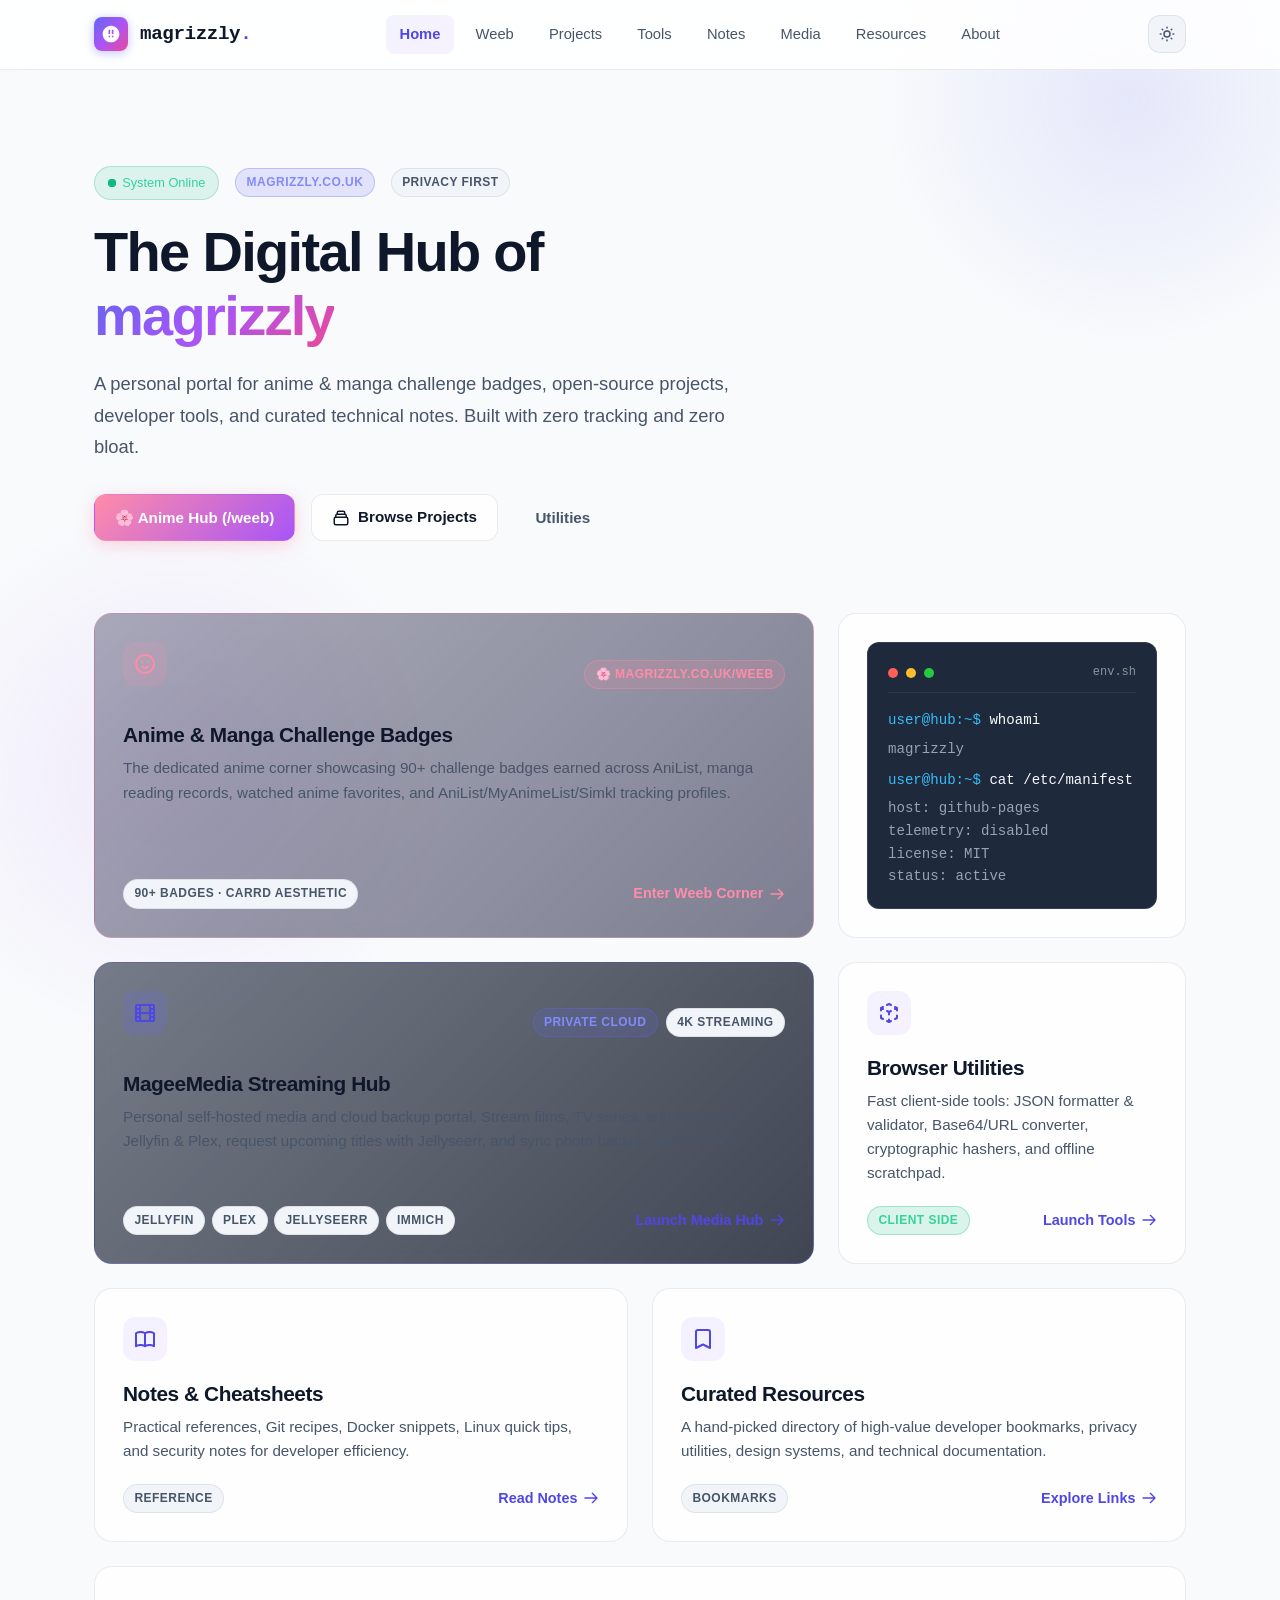
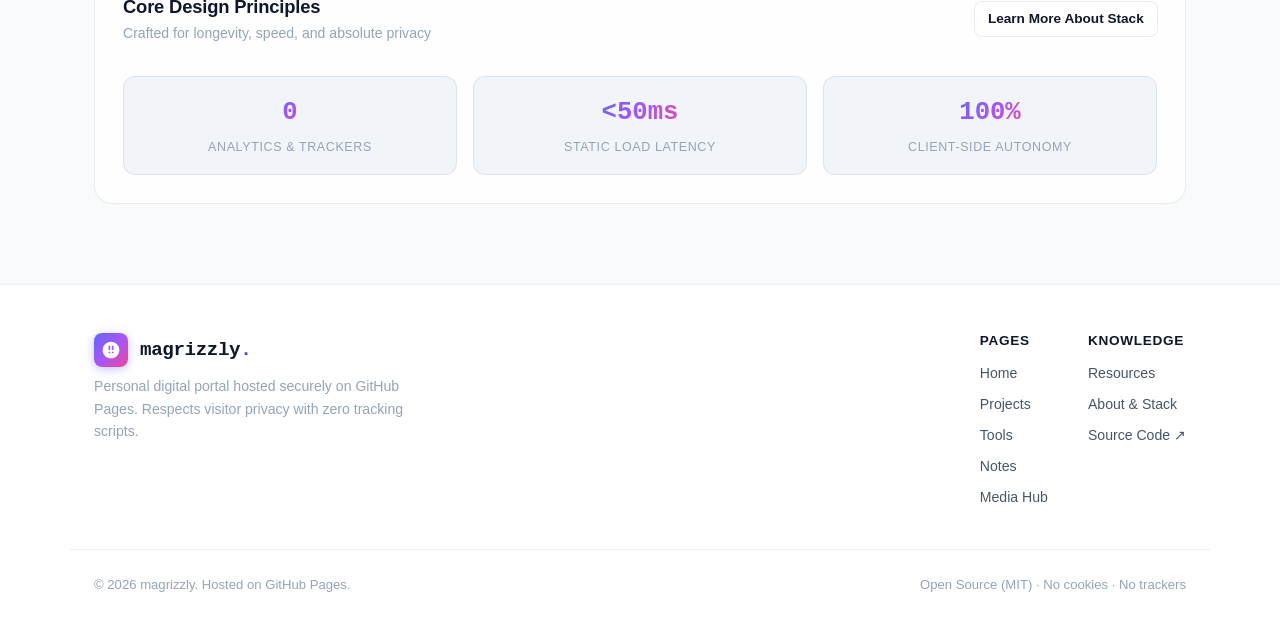
==== commit 3a9c241f: "Add Media Server Hub page and site-wide navigation links Create a dedicated, privacy-focused media p" ====
--- a/index.html
+++ b/index.html
@@ -29,6 +29,7 @@
           <li class="nav-item"><a href="projects.html">Projects</a></li>
           <li class="nav-item"><a href="tools.html">Tools</a></li>
           <li class="nav-item"><a href="notes.html">Notes</a></li>
+          <li class="nav-item"><a href="media.html">Media</a></li>
           <li class="nav-item"><a href="resources.html">Resources</a></li>
           <li class="nav-item"><a href="about.html">About</a></li>
         </ul>
@@ -142,7 +143,40 @@
           </div>
         </div>
 
-        <!-- Card 3: Interactive Browser Tools (4 Col) -->
+        <!-- Card 3: Media Server Hub Feature Card (8 Col) -->
+        <article class="bento-card bento-col-8" style="border-color: rgba(99, 102, 241, 0.3); background: linear-gradient(135deg, rgba(30, 41, 59, 0.6), rgba(17, 24, 39, 0.8));">
+          <div class="card-header">
+            <div class="card-icon-wrap" style="background: rgba(99, 102, 241, 0.18); color: var(--accent-primary);">
+              <svg fill="none" viewBox="0 0 24 24" stroke="currentColor">
+                <path stroke-linecap="round" stroke-linejoin="round" stroke-width="2" d="M7 4v16M17 4v16M3 8h4m10 0h4M3 12h18M3 16h4m10 0h4M4 20h16a1 1 0 001-1V5a1 1 0 00-1-1H4a1 1 0 00-1 1v14a1 1 0 001 1z" />
+              </svg>
+            </div>
+            <div style="display: flex; gap: 0.5rem; flex-wrap: wrap;">
+              <span class="badge badge-primary">Private Cloud</span>
+              <span class="badge">4K Streaming</span>
+            </div>
+          </div>
+          <h2 class="card-title">MageeMedia Streaming Hub</h2>
+          <p class="card-desc">
+            Personal self-hosted media and cloud backup portal. Stream films, TV series, and anime via Jellyfin &amp; Plex, request upcoming titles with Jellyseerr, and sync photo backups with Immich.
+          </p>
+          <div class="card-footer">
+            <div style="display: flex; gap: 0.4rem; flex-wrap: wrap;">
+              <span class="badge">Jellyfin</span>
+              <span class="badge">Plex</span>
+              <span class="badge">Jellyseerr</span>
+              <span class="badge">Immich</span>
+            </div>
+            <a href="media.html" class="link-arrow">
+              Launch Media Hub
+              <svg fill="none" viewBox="0 0 24 24" stroke="currentColor">
+                <path stroke-linecap="round" stroke-linejoin="round" stroke-width="2" d="M14 5l7 7m0 0l-7 7m7-7H3" />
+              </svg>
+            </a>
+          </div>
+        </article>
+
+        <!-- Card 4: Interactive Browser Tools (4 Col) -->
         <article class="bento-card bento-col-4">
           <div class="card-icon-wrap">
             <svg fill="none" viewBox="0 0 24 24" stroke="currentColor">
@@ -151,7 +185,7 @@
           </div>
           <h2 class="card-title">Browser Utilities</h2>
           <p class="card-desc">
-            Fast client-side tools: JSON formatter & validator, Base64/URL converter, cryptographic hashers, and offline scratchpad.
+            Fast client-side tools: JSON formatter &amp; validator, Base64/URL converter, cryptographic hashers, and offline scratchpad.
           </p>
           <div class="card-footer">
             <span class="badge badge-success">Client Side</span>
@@ -164,14 +198,14 @@
           </div>
         </article>
 
-        <!-- Card 4: Technical Notes & Knowledge Base (4 Col) -->
-        <article class="bento-card bento-col-4">
+        <!-- Card 5: Technical Notes & Knowledge Base (6 Col) -->
+        <article class="bento-card bento-col-6">
           <div class="card-icon-wrap">
             <svg fill="none" viewBox="0 0 24 24" stroke="currentColor">
               <path stroke-linecap="round" stroke-linejoin="round" stroke-width="2" d="M12 6.253v13m0-13C10.832 5.477 9.246 5 7.5 5S4.168 5.477 3 6.253v13C4.168 18.477 5.754 18 7.5 18s3.332.477 4.5 1.253m0-13C13.168 5.477 14.754 5 16.5 5c1.747 0 3.332.477 4.5 1.253v13C19.832 18.477 18.247 18 16.5 18c-1.746 0-3.332.477-4.5 1.253" />
             </svg>
           </div>
-          <h2 class="card-title">Notes & Cheatsheets</h2>
+          <h2 class="card-title">Notes &amp; Cheatsheets</h2>
           <p class="card-desc">
             Practical references, Git recipes, Docker snippets, Linux quick tips, and security notes for developer efficiency.
           </p>
@@ -186,8 +220,8 @@
           </div>
         </article>
 
-        <!-- Card 5: Curated Web Resources (4 Col) -->
-        <article class="bento-card bento-col-4">
+        <!-- Card 6: Curated Web Resources (6 Col) -->
+        <article class="bento-card bento-col-6">
           <div class="card-icon-wrap">
             <svg fill="none" viewBox="0 0 24 24" stroke="currentColor">
               <path stroke-linecap="round" stroke-linejoin="round" stroke-width="2" d="M5 5a2 2 0 012-2h10a2 2 0 012 2v16l-7-3.5L5 21V5z" />
@@ -259,6 +293,7 @@
             <li><a href="projects.html">Projects</a></li>
             <li><a href="tools.html">Tools</a></li>
             <li><a href="notes.html">Notes</a></li>
+            <li><a href="media.html">Media Hub</a></li>
           </ul>
         </div>
         <div class="footer-group">
--- a/css/components.css
+++ b/css/components.css
@@ -900,6 +900,257 @@
   .footer-bottom {
     flex-direction: row;
   }
+}
+
+/* --------------------------------------------------------------------------
+   Media Hub & FAQ Accordion Components
+   -------------------------------------------------------------------------- */
+.server-address-box {
+  display: flex;
+  align-items: center;
+  justify-content: space-between;
+  gap: 0.75rem;
+  background: var(--bg-surface-elevated);
+  border: 1px solid var(--border-subtle);
+  border-radius: var(--radius-md);
+  padding: 0.6rem 0.85rem;
+  margin: 0.75rem 0 1.25rem;
+  font-family: var(--font-mono);
+  font-size: 0.88rem;
+  color: var(--text-primary);
+  word-break: break-all;
+}
+
+.server-address-box code {
+  color: #38bdf8;
+  font-size: 0.85rem;
+  background: transparent;
+  padding: 0;
+}
+
+.copy-btn {
+  display: inline-flex;
+  align-items: center;
+  justify-content: center;
+  gap: 0.35rem;
+  padding: 0.35rem 0.65rem;
+  font-size: 0.78rem;
+  font-family: var(--font-sans);
+  font-weight: 600;
+  color: var(--text-secondary);
+  background: var(--bg-surface-card);
+  border: 1px solid var(--border-subtle);
+  border-radius: var(--radius-sm);
+  cursor: pointer;
+  white-space: nowrap;
+  transition: all var(--transition-fast);
+  flex-shrink: 0;
+}
+
+.copy-btn:hover {
+  color: var(--text-primary);
+  border-color: var(--accent-primary);
+  background: var(--bg-surface);
+}
+
+.copy-btn.copied {
+  color: var(--status-success);
+  border-color: var(--status-success);
+}
+
+.app-badge-grid {
+  display: flex;
+  flex-wrap: wrap;
+  gap: 0.6rem;
+  margin: 1rem 0 0.5rem;
+}
+
+.app-badge-link {
+  display: inline-flex;
+  align-items: center;
+  gap: 0.45rem;
+  padding: 0.45rem 0.8rem;
+  border-radius: var(--radius-sm);
+  font-size: 0.82rem;
+  font-weight: 500;
+  color: var(--text-primary);
+  background: var(--bg-surface-elevated);
+  border: 1px solid var(--border-subtle);
+  text-decoration: none !important;
+  transition: all var(--transition-fast);
+}
+
+.app-badge-link:hover {
+  background: var(--bg-surface-card);
+  border-color: var(--accent-primary);
+  transform: translateY(-2px);
+  color: var(--accent-primary);
+}
+
+.app-badge-link svg {
+  width: 16px;
+  height: 16px;
+  flex-shrink: 0;
+}
+
+.setup-step-list {
+  list-style: none;
+  display: flex;
+  flex-direction: column;
+  gap: 0.75rem;
+  margin: 1rem 0;
+  counter-reset: step-counter;
+}
+
+.setup-step-list li {
+  position: relative;
+  padding-left: 2.2rem;
+  font-size: 0.92rem;
+  line-height: 1.55;
+  color: var(--text-secondary);
+}
+
+.setup-step-list li strong {
+  color: var(--text-primary);
+}
+
+.setup-step-list li::before {
+  counter-increment: step-counter;
+  content: counter(step-counter);
+  position: absolute;
+  left: 0;
+  top: 0.1rem;
+  width: 22px;
+  height: 22px;
+  border-radius: 50%;
+  background: var(--accent-gradient-subtle);
+  border: 1px solid var(--border-glow);
+  color: var(--accent-primary);
+  font-size: 0.75rem;
+  font-weight: 700;
+  display: flex;
+  align-items: center;
+  justify-content: center;
+  font-family: var(--font-mono);
+}
+
+.guide-cards-grid {
+  display: grid;
+  grid-template-columns: repeat(auto-fit, minmax(280px, 1fr));
+  gap: 1.25rem;
+  margin-top: 1.5rem;
+}
+
+.guide-step-card {
+  background: var(--bg-surface-card);
+  border: 1px solid var(--border-subtle);
+  border-radius: var(--radius-md);
+  padding: 1.35rem;
+  transition: transform var(--transition-fast), border-color var(--transition-fast);
+}
+
+.guide-step-card:hover {
+  transform: translateY(-2px);
+  border-color: var(--border-glow);
+}
+
+.guide-step-num {
+  font-family: var(--font-mono);
+  font-size: 0.85rem;
+  font-weight: 700;
+  color: var(--accent-primary);
+  margin-bottom: 0.5rem;
+}
+
+.guide-step-title {
+  font-size: 1.05rem;
+  font-weight: 700;
+  color: var(--text-primary);
+  margin-bottom: 0.5rem;
+}
+
+.guide-step-desc {
+  font-size: 0.9rem;
+  color: var(--text-secondary);
+  line-height: 1.6;
+}
+
+/* FAQ Accordion */
+.faq-accordion {
+  display: flex;
+  flex-direction: column;
+  gap: 0.85rem;
+  margin-top: 1.5rem;
+}
+
+.faq-item {
+  background: var(--bg-surface-card);
+  border: 1px solid var(--border-subtle);
+  border-radius: var(--radius-md);
+  transition: border-color var(--transition-fast), background-color var(--transition-fast);
+  overflow: hidden;
+}
+
+.faq-item[open] {
+  border-color: var(--border-glow);
+  background: var(--bg-surface-card);
+}
+
+.faq-summary {
+  padding: 1.15rem 1.25rem;
+  cursor: pointer;
+  list-style: none;
+  font-weight: 600;
+  font-size: 1.02rem;
+  color: var(--text-primary);
+  display: flex;
+  align-items: center;
+  justify-content: space-between;
+  gap: 1rem;
+  user-select: none;
+  transition: color var(--transition-fast);
+}
+
+.faq-summary::-webkit-details-marker {
+  display: none;
+}
+
+.faq-summary:hover {
+  color: var(--accent-primary);
+}
+
+.faq-summary-icon {
+  width: 20px;
+  height: 20px;
+  color: var(--text-muted);
+  transition: transform var(--transition-fast), color var(--transition-fast);
+  flex-shrink: 0;
+}
+
+.faq-item[open] .faq-summary-icon {
+  transform: rotate(180deg);
+  color: var(--accent-primary);
+}
+
+.faq-answer {
+  padding: 0 1.25rem 1.25rem 1.25rem;
+  font-size: 0.93rem;
+  line-height: 1.65;
+  color: var(--text-secondary);
+  border-top: 1px solid transparent;
+}
+
+.faq-answer p:not(:last-child) {
+  margin-bottom: 0.75rem;
+}
+
+.faq-answer code {
+  font-family: var(--font-mono);
+  font-size: 0.85rem;
+  background: var(--bg-surface-elevated);
+  padding: 0.2rem 0.45rem;
+  border-radius: var(--radius-sm);
+  color: var(--accent-primary);
 }
 
 /* --------------------------------------------------------------------------
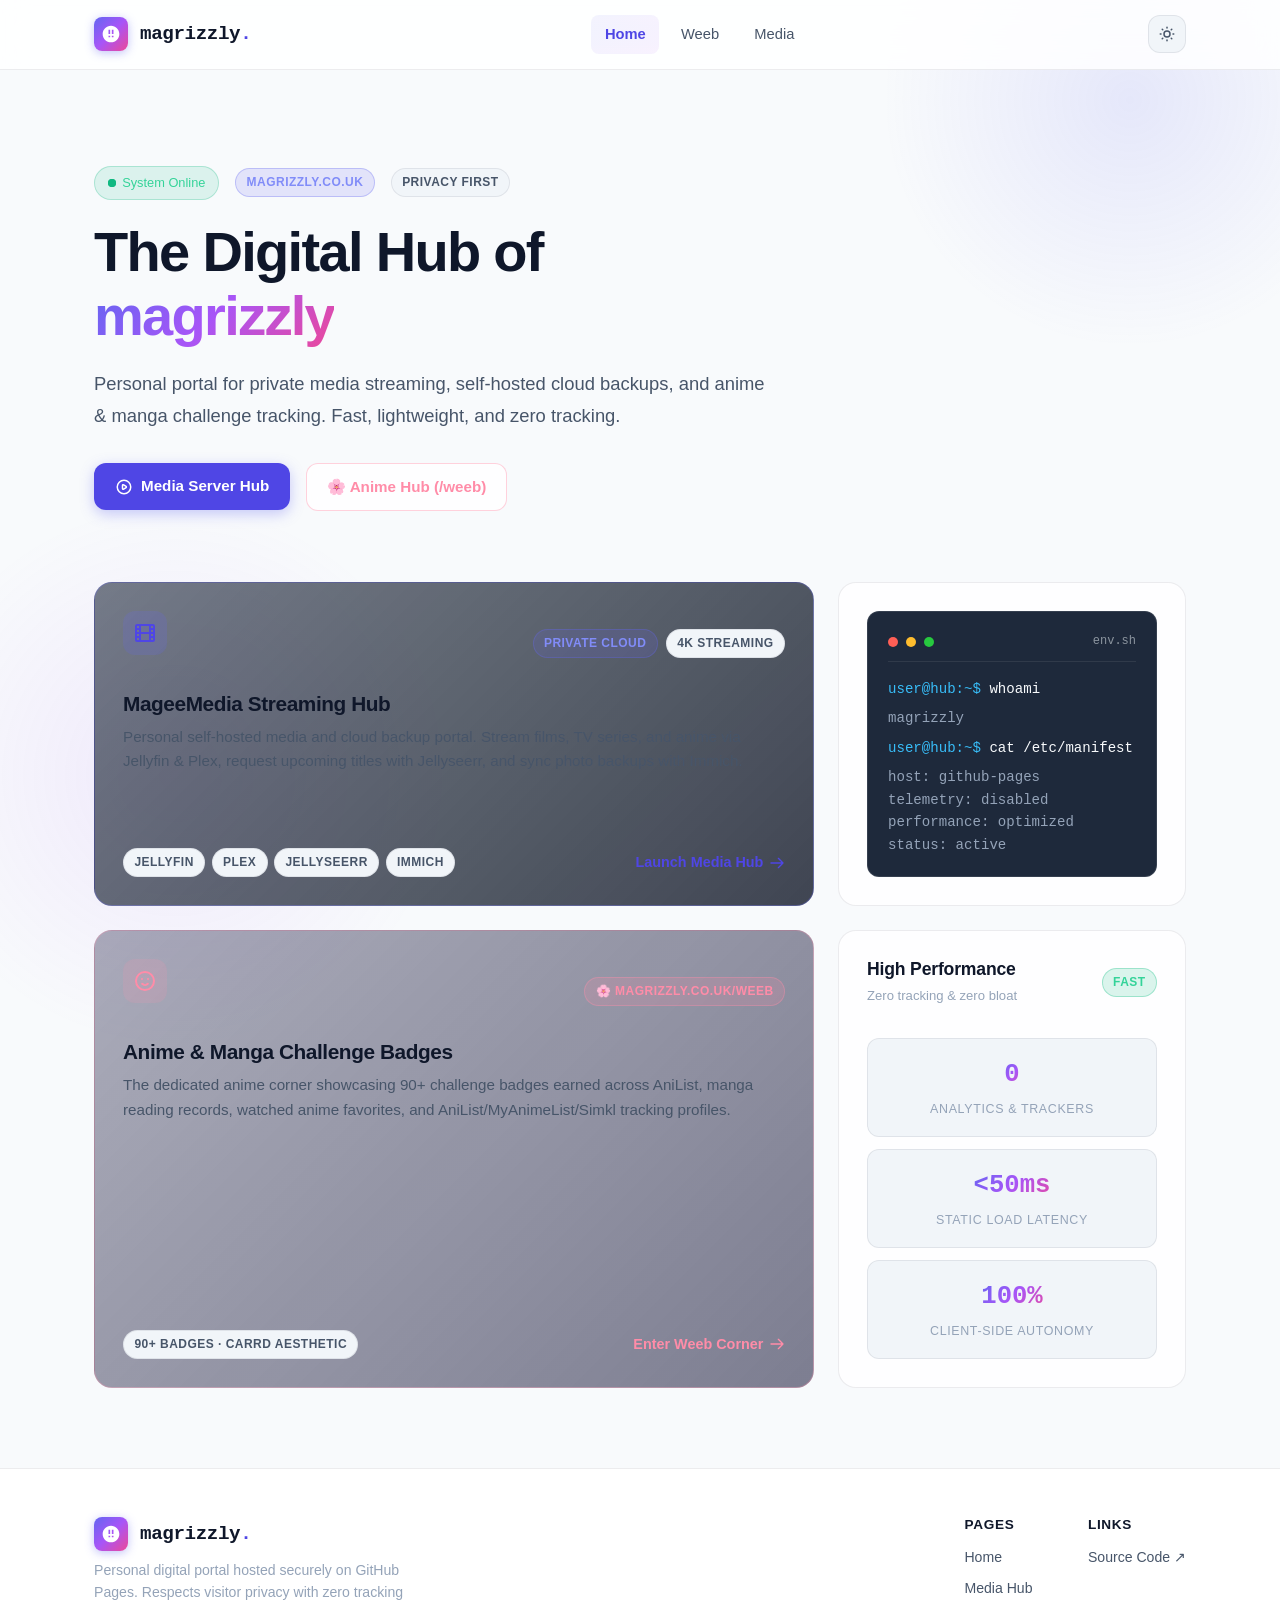
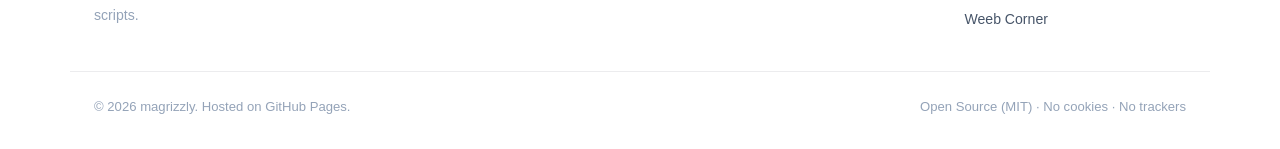
==== commit a2b0d9eb: "Optimizations and Remove Bloat Pages" ====
--- a/index.html
+++ b/index.html
@@ -26,12 +26,7 @@
         <ul class="nav-links" id="navLinks">
           <li class="nav-item"><a href="index.html">Home</a></li>
           <li class="nav-item"><a href="weeb/">Weeb</a></li>
-          <li class="nav-item"><a href="projects.html">Projects</a></li>
-          <li class="nav-item"><a href="tools.html">Tools</a></li>
-          <li class="nav-item"><a href="notes.html">Notes</a></li>
           <li class="nav-item"><a href="media.html">Media</a></li>
-          <li class="nav-item"><a href="resources.html">Resources</a></li>
-          <li class="nav-item"><a href="about.html">About</a></li>
         </ul>
       </nav>
 
@@ -76,74 +71,26 @@
         </h1>
 
         <p class="hero-subtitle">
-          A personal portal for anime & manga challenge badges, open-source projects, developer tools, and curated technical notes. Built with zero tracking and zero bloat.
+          Personal portal for private media streaming, self-hosted cloud backups, and anime &amp; manga challenge tracking. Fast, lightweight, and zero tracking.
         </p>
 
         <div class="hero-actions">
-          <a href="weeb/" class="btn btn-primary" style="background: linear-gradient(135deg, #FF8CA8 0%, #a855f7 100%); border-color: transparent; box-shadow: 0 4px 16px rgba(255, 140, 168, 0.35);">
+          <a href="media.html" class="btn btn-primary">
+            <svg width="18" height="18" fill="none" viewBox="0 0 24 24" stroke="currentColor">
+              <path stroke-linecap="round" stroke-linejoin="round" stroke-width="2" d="M14.752 11.168l-3.197-2.132A1 1 0 0010 9.87v4.263a1 1 0 001.555.832l3.197-2.132a1 1 0 000-1.664z" />
+              <path stroke-linecap="round" stroke-linejoin="round" stroke-width="2" d="M21 12a9 9 0 11-18 0 9 9 0 0118 0z" />
+            </svg>
+            Media Server Hub
+          </a>
+          <a href="weeb/" class="btn btn-secondary" style="border-color: rgba(255, 140, 168, 0.4); color: #FF8CA8;">
             🌸 Anime Hub (/weeb)
           </a>
-          <a href="projects.html" class="btn btn-secondary">
-            <svg width="18" height="18" fill="none" viewBox="0 0 24 24" stroke="currentColor">
-              <path stroke-linecap="round" stroke-linejoin="round" stroke-width="2" d="M19 11H5m14 0a2 2 0 012 2v6a2 2 0 01-2 2H5a2 2 0 01-2-2v-6a2 2 0 012-2m14 0V9a2 2 0 00-2-2M5 11V9a2 2 0 012-2m0 0V5a2 2 0 012-2h6a2 2 0 012 2v2M7 7h10" />
-            </svg>
-            Browse Projects
-          </a>
-          <a href="tools.html" class="btn btn-ghost">
-            Utilities
-          </a>
         </div>
       </section>
 
       <!-- Bento Grid Navigation & Highlights -->
       <section class="bento-grid">
-        <!-- Card 1: Weeb Corner / Anime & Manga Badges (8 Col) -->
-        <article class="bento-card bento-col-8" style="border-color: rgba(255, 140, 168, 0.3); background: linear-gradient(135deg, rgba(54, 54, 87, 0.4), rgba(43, 43, 73, 0.6));">
-          <div class="card-header">
-            <div class="card-icon-wrap" style="background: rgba(255, 140, 168, 0.15); color: #FF8CA8;">
-              <svg fill="none" viewBox="0 0 24 24" stroke="currentColor">
-                <path stroke-linecap="round" stroke-linejoin="round" stroke-width="2" d="M14.828 14.828a4 4 0 01-5.656 0M9 10h.01M15 10h.01M21 12a9 9 0 11-18 0 9 9 0 0118 0z" />
-              </svg>
-            </div>
-            <span class="badge" style="background: rgba(255, 140, 168, 0.18); color: #FF8CA8; border-color: rgba(255, 140, 168, 0.35);">🌸 magrizzly.co.uk/weeb</span>
-          </div>
-          <h2 class="card-title">Anime & Manga Challenge Badges</h2>
-          <p class="card-desc">
-            The dedicated anime corner showcasing 90+ challenge badges earned across AniList, manga reading records, watched anime favorites, and AniList/MyAnimeList/Simkl tracking profiles.
-          </p>
-          <div class="card-footer">
-            <span class="badge">90+ Badges · Carrd Aesthetic</span>
-            <a href="weeb/" class="link-arrow" style="color: #FF8CA8;">
-              Enter Weeb Corner
-              <svg fill="none" viewBox="0 0 24 24" stroke="currentColor">
-                <path stroke-linecap="round" stroke-linejoin="round" stroke-width="2" d="M14 5l7 7m0 0l-7 7m7-7H3" />
-              </svg>
-            </a>
-          </div>
-        </article>
-
-        <!-- Card 2: Interactive Terminal Overview (4 Col) -->
-        <div class="bento-card bento-col-4">
-          <div class="terminal-card">
-            <div class="terminal-header">
-              <div class="terminal-dot red"></div>
-              <div class="terminal-dot yellow"></div>
-              <div class="terminal-dot green"></div>
-              <span class="terminal-title">env.sh</span>
-            </div>
-            <div><span class="terminal-prompt">user@hub:~$</span> <span class="terminal-command">whoami</span></div>
-            <div class="terminal-output">magrizzly</div>
-            <div style="margin-top: 0.5rem;"><span class="terminal-prompt">user@hub:~$</span> <span class="terminal-command">cat /etc/manifest</span></div>
-            <div class="terminal-output">
-              host: github-pages<br>
-              telemetry: disabled<br>
-              license: MIT<br>
-              status: active
-            </div>
-          </div>
-        </div>
-
-        <!-- Card 3: Media Server Hub Feature Card (8 Col) -->
+        <!-- Card 1: Media Server Hub Feature Card (8 Col) -->
         <article class="bento-card bento-col-8" style="border-color: rgba(99, 102, 241, 0.3); background: linear-gradient(135deg, rgba(30, 41, 59, 0.6), rgba(17, 24, 39, 0.8));">
           <div class="card-header">
             <div class="card-icon-wrap" style="background: rgba(99, 102, 241, 0.18); color: var(--accent-primary);">
@@ -176,21 +123,45 @@
           </div>
         </article>
 
-        <!-- Card 4: Interactive Browser Tools (4 Col) -->
-        <article class="bento-card bento-col-4">
-          <div class="card-icon-wrap">
-            <svg fill="none" viewBox="0 0 24 24" stroke="currentColor">
-              <path stroke-linecap="round" stroke-linejoin="round" stroke-width="2" d="M14 10l-2 1m0 0l-2-1m2 1v2.5M20 7l-2 1m2-1l-2-1m2 1v2.5M14 4l-2-1-2 1M4 7l2-1M4 7l2 1M4 7v2.5M12 21l-2-1m2 1l2-1m-2 1v-2.5M6 18l-2-1v-2.5M18 18l2-1v-2.5" />
-            </svg>
-          </div>
-          <h2 class="card-title">Browser Utilities</h2>
+        <!-- Card 2: Interactive Terminal Overview (4 Col) -->
+        <div class="bento-card bento-col-4">
+          <div class="terminal-card">
+            <div class="terminal-header">
+              <div class="terminal-dot red"></div>
+              <div class="terminal-dot yellow"></div>
+              <div class="terminal-dot green"></div>
+              <span class="terminal-title">env.sh</span>
+            </div>
+            <div><span class="terminal-prompt">user@hub:~$</span> <span class="terminal-command">whoami</span></div>
+            <div class="terminal-output">magrizzly</div>
+            <div style="margin-top: 0.5rem;"><span class="terminal-prompt">user@hub:~$</span> <span class="terminal-command">cat /etc/manifest</span></div>
+            <div class="terminal-output">
+              host: github-pages<br>
+              telemetry: disabled<br>
+              performance: optimized<br>
+              status: active
+            </div>
+          </div>
+        </div>
+
+        <!-- Card 3: Weeb Corner / Anime & Manga Badges (8 Col) -->
+        <article class="bento-card bento-col-8" style="border-color: rgba(255, 140, 168, 0.3); background: linear-gradient(135deg, rgba(54, 54, 87, 0.4), rgba(43, 43, 73, 0.6));">
+          <div class="card-header">
+            <div class="card-icon-wrap" style="background: rgba(255, 140, 168, 0.15); color: #FF8CA8;">
+              <svg fill="none" viewBox="0 0 24 24" stroke="currentColor">
+                <path stroke-linecap="round" stroke-linejoin="round" stroke-width="2" d="M14.828 14.828a4 4 0 01-5.656 0M9 10h.01M15 10h.01M21 12a9 9 0 11-18 0 9 9 0 0118 0z" />
+              </svg>
+            </div>
+            <span class="badge" style="background: rgba(255, 140, 168, 0.18); color: #FF8CA8; border-color: rgba(255, 140, 168, 0.35);">🌸 magrizzly.co.uk/weeb</span>
+          </div>
+          <h2 class="card-title">Anime &amp; Manga Challenge Badges</h2>
           <p class="card-desc">
-            Fast client-side tools: JSON formatter &amp; validator, Base64/URL converter, cryptographic hashers, and offline scratchpad.
+            The dedicated anime corner showcasing 90+ challenge badges earned across AniList, manga reading records, watched anime favorites, and AniList/MyAnimeList/Simkl tracking profiles.
           </p>
           <div class="card-footer">
-            <span class="badge badge-success">Client Side</span>
-            <a href="tools.html" class="link-arrow">
-              Launch Tools
+            <span class="badge">90+ Badges · Carrd Aesthetic</span>
+            <a href="weeb/" class="link-arrow" style="color: #FF8CA8;">
+              Enter Weeb Corner
               <svg fill="none" viewBox="0 0 24 24" stroke="currentColor">
                 <path stroke-linecap="round" stroke-linejoin="round" stroke-width="2" d="M14 5l7 7m0 0l-7 7m7-7H3" />
               </svg>
@@ -198,63 +169,19 @@
           </div>
         </article>
 
-        <!-- Card 5: Technical Notes & Knowledge Base (6 Col) -->
-        <article class="bento-card bento-col-6">
-          <div class="card-icon-wrap">
-            <svg fill="none" viewBox="0 0 24 24" stroke="currentColor">
-              <path stroke-linecap="round" stroke-linejoin="round" stroke-width="2" d="M12 6.253v13m0-13C10.832 5.477 9.246 5 7.5 5S4.168 5.477 3 6.253v13C4.168 18.477 5.754 18 7.5 18s3.332.477 4.5 1.253m0-13C13.168 5.477 14.754 5 16.5 5c1.747 0 3.332.477 4.5 1.253v13C19.832 18.477 18.247 18 16.5 18c-1.746 0-3.332.477-4.5 1.253" />
-            </svg>
-          </div>
-          <h2 class="card-title">Notes &amp; Cheatsheets</h2>
-          <p class="card-desc">
-            Practical references, Git recipes, Docker snippets, Linux quick tips, and security notes for developer efficiency.
-          </p>
-          <div class="card-footer">
-            <span class="badge">Reference</span>
-            <a href="notes.html" class="link-arrow">
-              Read Notes
-              <svg fill="none" viewBox="0 0 24 24" stroke="currentColor">
-                <path stroke-linecap="round" stroke-linejoin="round" stroke-width="2" d="M14 5l7 7m0 0l-7 7m7-7H3" />
-              </svg>
-            </a>
-          </div>
-        </article>
-
-        <!-- Card 6: Curated Web Resources (6 Col) -->
-        <article class="bento-card bento-col-6">
-          <div class="card-icon-wrap">
-            <svg fill="none" viewBox="0 0 24 24" stroke="currentColor">
-              <path stroke-linecap="round" stroke-linejoin="round" stroke-width="2" d="M5 5a2 2 0 012-2h10a2 2 0 012 2v16l-7-3.5L5 21V5z" />
-            </svg>
-          </div>
-          <h2 class="card-title">Curated Resources</h2>
-          <p class="card-desc">
-            A hand-picked directory of high-value developer bookmarks, privacy utilities, design systems, and technical documentation.
-          </p>
-          <div class="card-footer">
-            <span class="badge">Bookmarks</span>
-            <a href="resources.html" class="link-arrow">
-              Explore Links
-              <svg fill="none" viewBox="0 0 24 24" stroke="currentColor">
-                <path stroke-linecap="round" stroke-linejoin="round" stroke-width="2" d="M14 5l7 7m0 0l-7 7m7-7H3" />
-              </svg>
-            </a>
-          </div>
-        </article>
-
-        <!-- Card 6: Specs & Fast Numbers (12 Col) -->
-        <div class="bento-card bento-col-12">
+        <!-- Card 4: Specs & Fast Numbers (4 Col) -->
+        <div class="bento-card bento-col-4">
           <div class="card-header">
             <div>
-              <h3 style="font-size: 1.15rem; margin-bottom: 0.25rem;">Core Design Principles</h3>
-              <p style="font-size: 0.88rem; color: var(--text-muted);">Crafted for longevity, speed, and absolute privacy</p>
-            </div>
-            <a href="about.html" class="btn btn-sm btn-secondary">Learn More About Stack</a>
-          </div>
-          <div class="stats-grid">
+              <h3 style="font-size: 1.1rem; margin-bottom: 0.25rem;">High Performance</h3>
+              <p style="font-size: 0.82rem; color: var(--text-muted);">Zero tracking &amp; zero bloat</p>
+            </div>
+            <span class="badge badge-success">Fast</span>
+          </div>
+          <div class="stats-grid" style="grid-template-columns: 1fr; gap: 0.75rem;">
             <div class="stat-item">
               <div class="stat-num text-gradient">0</div>
-              <div class="stat-label">Analytics & Trackers</div>
+              <div class="stat-label">Analytics &amp; Trackers</div>
             </div>
             <div class="stat-item">
               <div class="stat-num text-gradient">&lt;50ms</div>
@@ -290,17 +217,13 @@
           <h4>Pages</h4>
           <ul>
             <li><a href="index.html">Home</a></li>
-            <li><a href="projects.html">Projects</a></li>
-            <li><a href="tools.html">Tools</a></li>
-            <li><a href="notes.html">Notes</a></li>
             <li><a href="media.html">Media Hub</a></li>
+            <li><a href="weeb/">Weeb Corner</a></li>
           </ul>
         </div>
         <div class="footer-group">
-          <h4>Knowledge</h4>
+          <h4>Links</h4>
           <ul>
-            <li><a href="resources.html">Resources</a></li>
-            <li><a href="about.html">About & Stack</a></li>
             <li><a href="https://github.com/magrizzly/magrizzly.github.io" target="_blank" rel="noopener noreferrer">Source Code ↗</a></li>
           </ul>
         </div>
--- a/css/components.css
+++ b/css/components.css
@@ -206,11 +206,9 @@
   border: 1px solid var(--border-subtle);
   border-radius: var(--radius-lg);
   padding: 1.75rem;
-  backdrop-filter: blur(12px);
-  -webkit-backdrop-filter: blur(12px);
   position: relative;
   overflow: hidden;
-  transition: transform var(--transition-normal), border-color var(--transition-normal), box-shadow var(--transition-normal);
+  transition: transform var(--transition-fast), border-color var(--transition-fast), box-shadow var(--transition-fast);
   display: flex;
   flex-direction: column;
 }
@@ -484,11 +482,9 @@
   border: 1px solid var(--border-subtle);
   border-radius: var(--radius-lg);
   padding: 1.5rem;
-  backdrop-filter: blur(10px);
-  -webkit-backdrop-filter: blur(10px);
   display: flex;
   flex-direction: column;
-  transition: transform var(--transition-normal), border-color var(--transition-normal), box-shadow var(--transition-normal);
+  transition: transform var(--transition-fast), border-color var(--transition-fast), box-shadow var(--transition-fast);
 }
 
 .project-card:hover {
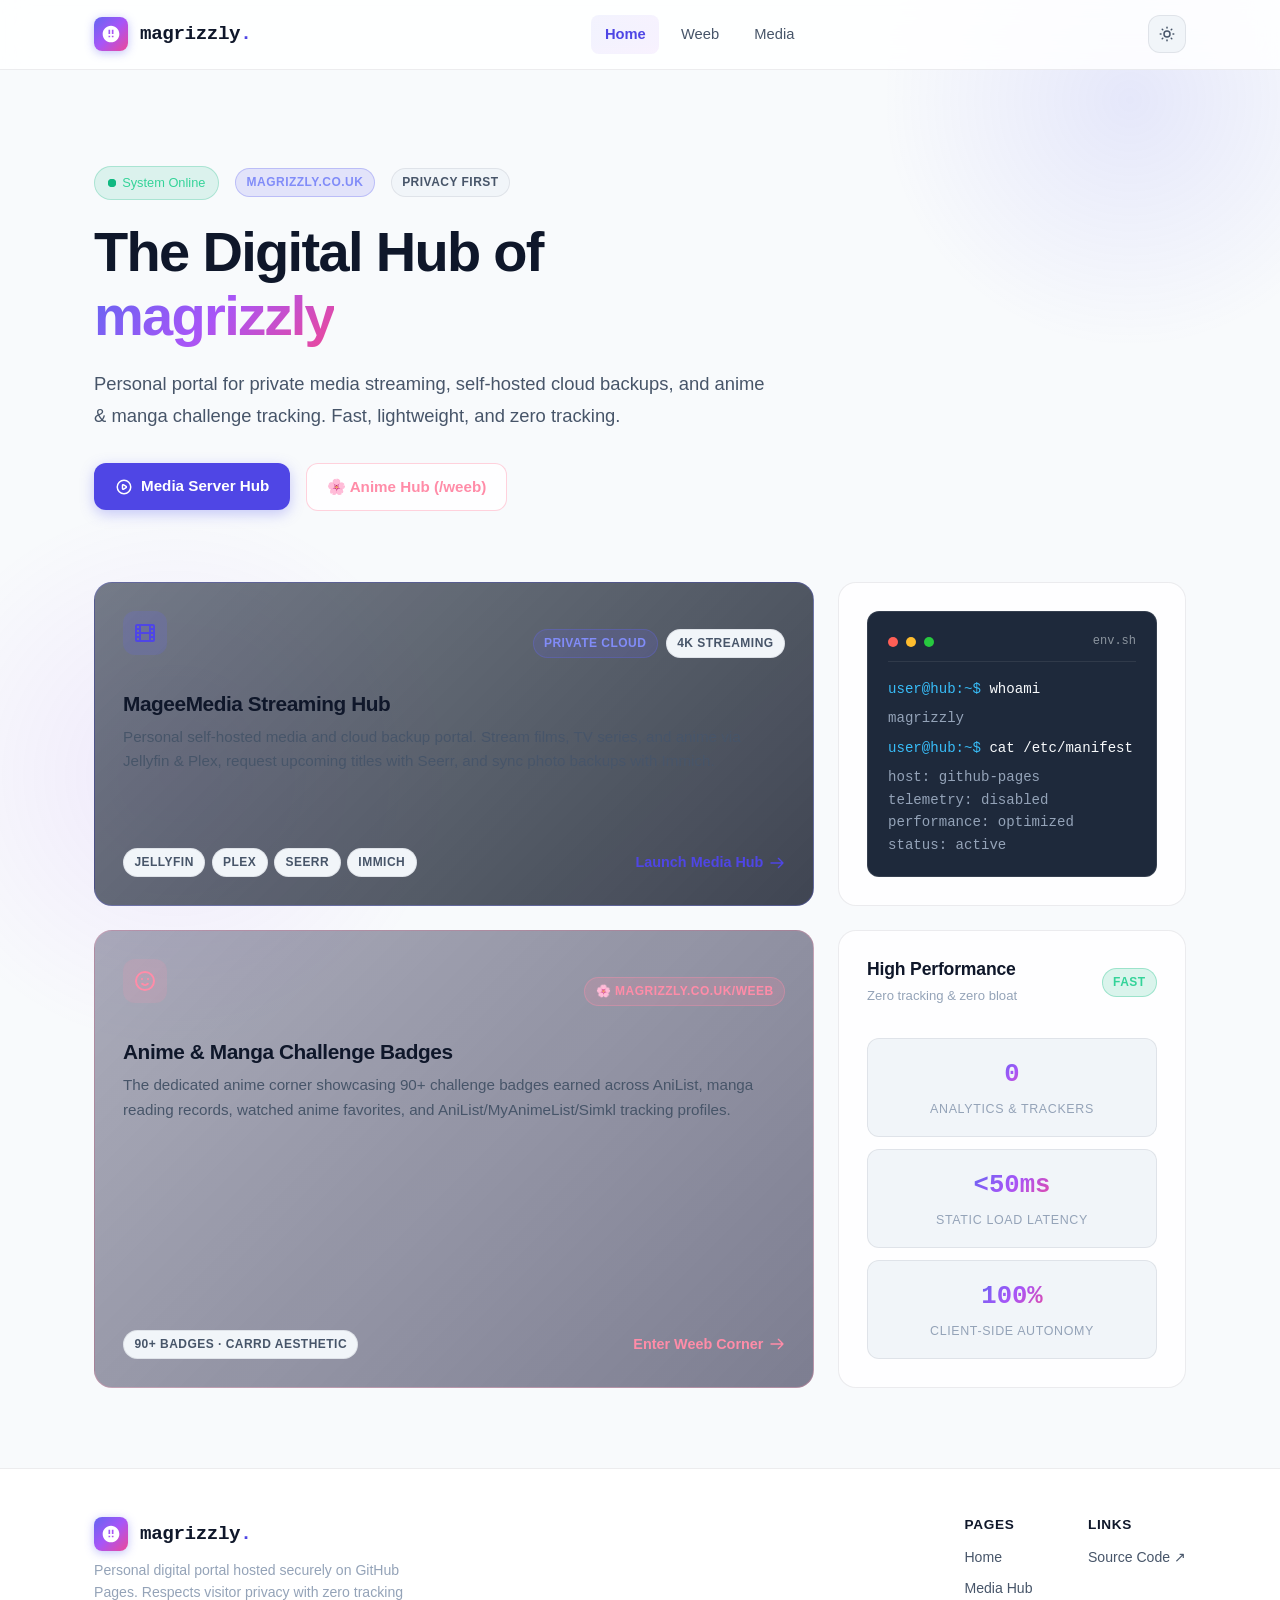
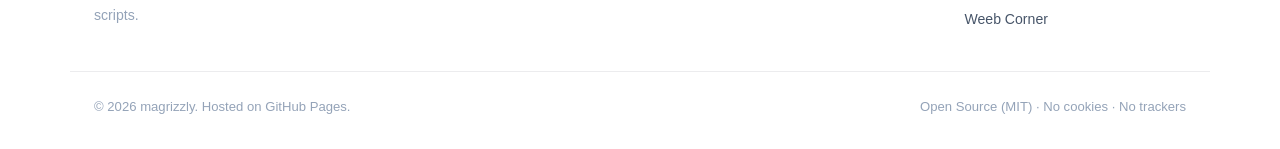
==== commit c6f78012: "Update media request service to Seerr and switch to HTTPS endpoint Rebrand the media request portal " ====
--- a/index.html
+++ b/index.html
@@ -105,13 +105,13 @@
           </div>
           <h2 class="card-title">MageeMedia Streaming Hub</h2>
           <p class="card-desc">
-            Personal self-hosted media and cloud backup portal. Stream films, TV series, and anime via Jellyfin &amp; Plex, request upcoming titles with Jellyseerr, and sync photo backups with Immich.
+            Personal self-hosted media and cloud backup portal. Stream films, TV series, and anime via Jellyfin &amp; Plex, request upcoming titles with Seerr, and sync photo backups with Immich.
           </p>
           <div class="card-footer">
             <div style="display: flex; gap: 0.4rem; flex-wrap: wrap;">
               <span class="badge">Jellyfin</span>
               <span class="badge">Plex</span>
-              <span class="badge">Jellyseerr</span>
+              <span class="badge">Seerr</span>
               <span class="badge">Immich</span>
             </div>
             <a href="media.html" class="link-arrow">
